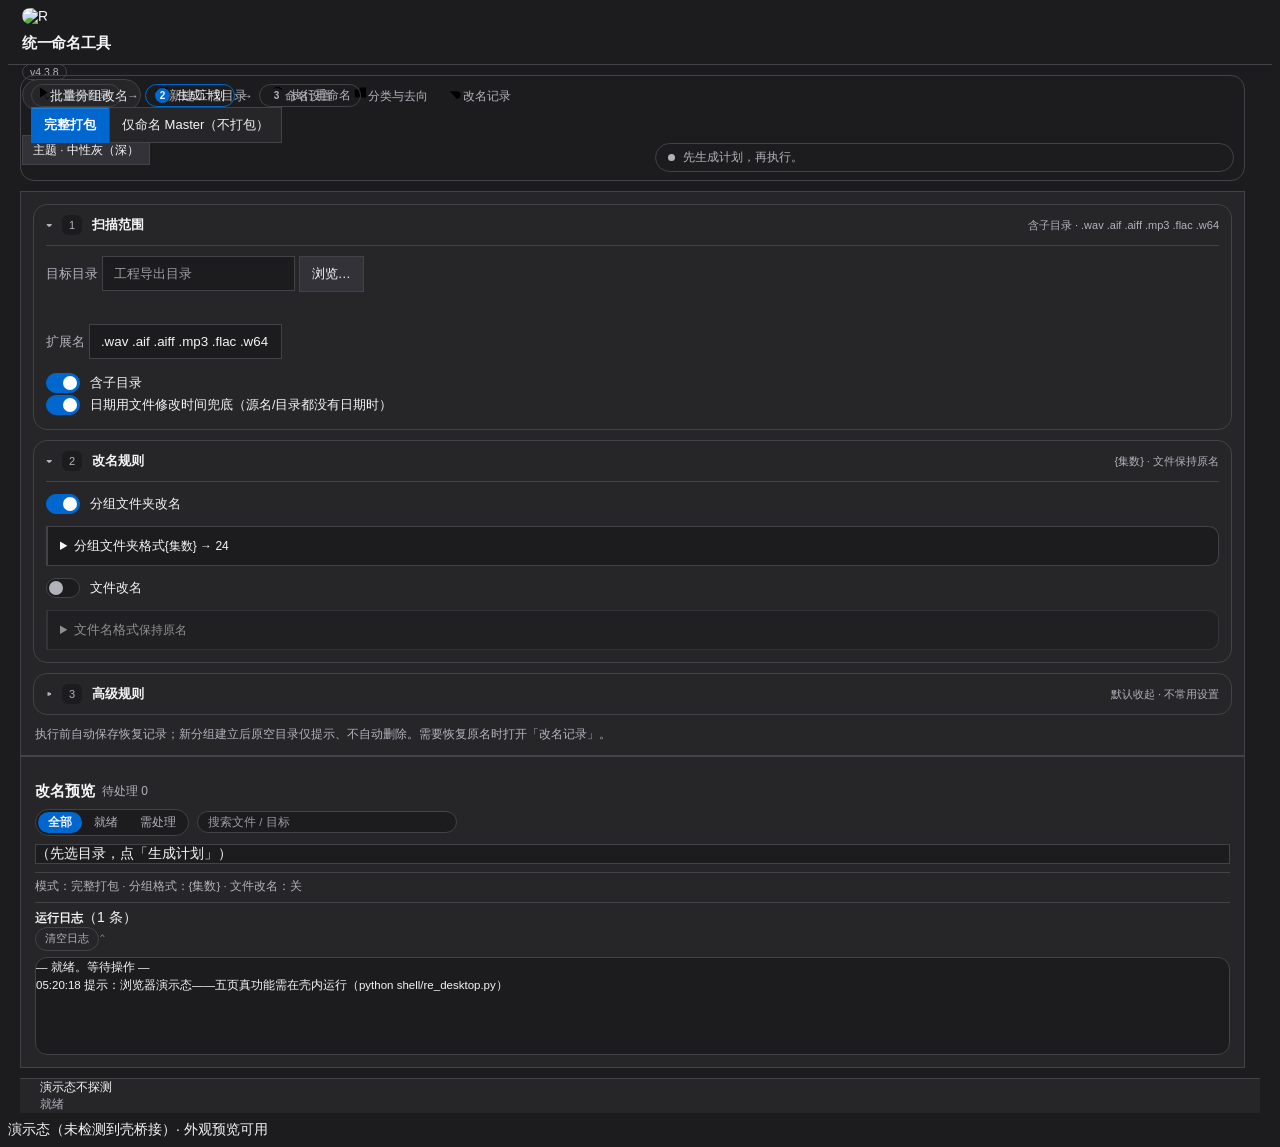
==== web/re.html @ ec925ade "feat(web): 界面细化落地——三区工作台、1:1 双栏与紧凑表格 - 新增运行时精简层 ui-refine.css/js：合并顶栏页签、固定视口布局，不改既有 id 与事件绑定 - 分类去向：" ====
<!DOCTYPE html>
<html lang="zh-CN" data-mode="dark" data-style="glass">
<head>
<meta charset="UTF-8">
<meta name="viewport" content="width=device-width, initial-scale=1">
<title>统一命名工具 — v4 HTML 版</title>
<link rel="icon" href="assets/logos/r.ico">
<link rel="stylesheet" href="assets/style.css">
<link rel="stylesheet" href="assets/rename-apple.css">
<link rel="stylesheet" href="assets/ui-refine.css">
</head>
<body class="re-apple-ui">
<div class="blob b1"></div><div class="blob b2"></div><div class="blob b3"></div>

<!-- ① 头部：与 pt/剪映 壳同款 54px hero -->
<header class="hero">
  <img class="logo brand-mark" src="assets/logos/r.svg" alt="R">
  <h1>统一命名工具</h1><span class="ver">版本</span>
  <div class="spacer"></div>
  
  <button type="button" class="mode-sw" id="modeSw" title="切换主题">主题 · <span id="modeLabel">中性灰（深）</span></button>
</header>

<!-- ② 页签行 -->
<nav class="tabs naming-nav" aria-label="工具导航"><button type="button" class="tab on" id="tab-run"><svg class="icon" viewBox="0 0 24 24" aria-hidden="true"><path d="m8 4 12 8-12 8z"/></svg>批量分组改名</button><button type="button" class="tab" id="tab-folder"><svg class="icon" viewBox="0 0 24 24" aria-hidden="true"><path d="M3 7h7l2-3h9v16H3zM12 10v7m-4-3.5h8"/></svg>新建工程目录</button><span class="nav-gap" aria-hidden="true"></span><button type="button" class="tab auxiliary" id="tab-rule"><svg class="icon" viewBox="0 0 24 24" aria-hidden="true"><path d="M8 3h8v4H8zM8 14h8M8 18h6"/><path d="M8 5H5v16h14V5h-3"/></svg>命名设置</button><button type="button" class="tab auxiliary" id="tab-target"><svg class="icon" viewBox="0 0 24 24" aria-hidden="true"><path d="M3 7h7l2-3h9v16H3zM8 13h8m-3-3 3 3-3 3"/></svg>分类与去向</button><button type="button" class="tab auxiliary" id="tab-undo"><svg class="icon" viewBox="0 0 24 24" aria-hidden="true"><path d="m3 10 5-5m-5 5 5 5M3 10h11a6 6 0 1 1 0 12"/></svg>改名记录</button></nav>

<main>
  <!-- ══════════ 页 1：项目命名规则 ══════════ -->
  <section class="page" id="page-rule">
    <div class="cols eq">
      <section class="card px-hl">
        <h2>文件名格式 <span class="tag">用于批量分组改名</span></h2>
        <div class="field"><label for="tplGlobal">文件名格式</label><input type="text" id="tplGlobal"></div>
        <div class="format-fields" data-insert="tplGlobal" data-fields="片名,集数,日期,版本,用户,轨道信息,原始名"></div>
        <div class="inner">实时样例：<code id="tplSample">—</code></div>
        <div class="note">仅在勾选“文件改名”时生效；分类可以单独覆盖。</div>
        <button class="btn primary sm" id="btnRuleSave">保存为默认</button>
      </section>
      <section class="card px-hl">
        <h2>工程目录格式 <span class="tag">用于新建工程目录</span></h2>
        <div class="field"><label for="cfgProjectFormat">项目根目录格式</label><div class="fmt-wrap"><input type="text" id="cfgProjectFormat" value="{片名}{等级}_{日期}_{用户}"><span class="fmt-preview" id="cfgProjectSample" aria-hidden="true"></span></div></div>
        <div class="format-fields" data-insert="cfgProjectFormat" data-fields="片名,等级,日期,用户"></div>
        <div class="field"><label for="cfgEpisodeFormat">集数文件夹格式</label><div class="fmt-wrap"><input type="text" id="cfgEpisodeFormat" value="{片名} {集数}集"><span class="fmt-preview" id="cfgEpisodeSample" aria-hidden="true"></span></div></div>
        <div class="format-fields" data-insert="cfgEpisodeFormat" data-fields="片名,等级,集数,日期,用户"></div>
        <div class="field"><label for="cfgEpisodePadding">集数位数</label><select id="cfgEpisodePadding"><option value="0">不补零</option><option value="2">两位</option><option value="3">三位</option></select></div>
        <div class="note">与“新建工程目录”页同步；修改后自动记住。序号填写后自动加在项目根目录前。</div>
      </section>
    </div>
    <details class="card legacy-formats"><summary>既有分类格式（兼容保留）</summary>
      <div class="note">旧格式及分类绑定保留；通常直接编辑上方文件名格式，或在“分类与去向”单独设置。</div>
        <div class="tbl-wrap" style="max-height:240px" id="tplTbl"><div class="empty">（加载中…）</div></div>
        <div style="display:flex;gap:8px;margin-top:8px;flex-wrap:wrap">
          <input type="text" id="tplNewName" placeholder="模板名" style="width:110px">
          <input type="text" id="tplNewBody" placeholder="{片名} {集数}集 …" style="flex:1;min-width:180px">
          <button class="btn ghost sm" id="btnTplAdd">＋ 添加</button>
          <button class="btn ghost sm" id="btnTplReset">恢复出厂</button>
        </div>
    </details>
  </section>

  <!-- ══════════ 页 2：分类与去向 ══════════ -->
  <section class="page" id="page-target">
    <section class="card px-hl">
      <h2>分类去向 <span class="tag">决定文件分类、放入目录和格式覆盖</span></h2>
      <div class="tbl-wrap" id="tgtTbl"><div class="empty">（加载中…）</div></div>
      <div style="display:flex;gap:8px;margin-top:8px;flex-wrap:wrap;align-items:center">
        <button class="btn ghost sm" id="btnTgtAdd">＋ 添加目标</button>
        <button class="btn ghost sm" id="btnTgtAllOn">全部启用</button>
        <button class="btn ghost sm" id="btnTgtAllOff">全部停用</button>
        <button class="btn ghost sm" id="btnTgtReset">恢复出厂</button>
        <div style="flex:1"></div>
        <button class="btn primary sm" id="btnTgtSave">保存为默认</button>
      </div>
      <div class="note">「集数」留空 = 全集都收；填 1-10,23 = 只收这些集。命名格式默认跟随文件名格式；需要特殊格式时选择“单独设置”。</div>
    </section>
  </section>

  <!-- ══════════ 页 3：批量分组改名 ══════════ -->
  <section class="page on" id="page-run">
    <div class="action-toolbar" role="group" aria-label="批量分组改名操作">
      <div class="action-buttons">
        <fieldset class="plan-mode" aria-label="选择计划模式">
          <legend class="visually-hidden">选择计划模式</legend>
          <input class="plan-mode-radio" type="radio" name="planMode" id="planModeAll" value="all" checked>
          <input class="plan-mode-radio" type="radio" name="planMode" id="planModeMaster" value="master-only">
          <div class="plan-mode-track">
            <span class="plan-mode-indicator" aria-hidden="true"></span>
            <label class="plan-mode-option" for="planModeAll" id="btnPlan">生成计划</label>
            <label class="plan-mode-option" for="planModeMaster" id="btnMasterOnly" title="仅重命名 Master 文件，不移动或打包其他文件">仅命名 Master（不打包）</label>
          </div>
        </fieldset>
        <button class="btn ghost sm" id="btnCancelPlan" type="button" hidden disabled>取消本次计划</button>
        <button class="btn primary" id="btnApply" disabled>▶ 执行重命名</button>
      </div>
      <span class="toolbar-hint" id="runModeHint" role="status" aria-live="polite">先生成计划，再执行。</span>
    </div>
    <div class="cols eq">
      <section class="card px-hl">

        <div class="field"><label>目标目录</label>
          <input type="text" id="runRoot" placeholder="工程导出目录">
          <button class="btn ghost sm" id="runBrowseRoot">浏览…</button>
        </div>
        <details id="runScanDetails" class="setting-fold"><summary>扫描选项<span class="fold-value" id="runScanSummary" data-i18n-data></span></summary>
        <div class="field"><label>扩展名</label>
          <input type="text" id="runExts" value=".wav .aif .aiff .mp3 .flac .w64">
        </div>
        <label class="check"><input type="checkbox" id="runRecursive" checked><span>含子目录</span></label>
        <label class="check"><input type="checkbox" id="runMtime" checked><span>日期用文件修改时间兜底（源名/目录都没有日期时）</span></label>
        </details>
        <label class="check"><input type="checkbox" id="runRenameDirs" checked><span>分组文件夹改名</span></label>
        <details id="runGroupDetails" class="setting-fold"><summary>分组文件夹格式<span class="fold-value" id="runGroupSummary" data-i18n-data></span></summary>
        <div class="field"><label for="runDirFormat">分组文件夹格式</label><input type="text" id="runDirFormat" value="{集数}"></div>
        <div class="format-fields" data-insert="runDirFormat" data-fields="片名,集数,日期,版本,用户"></div>
        <div class="inner">实时样例：<code id="runDirSample">24</code></div>
        </details>
        <label class="check"><input type="checkbox" id="runGroupMaster" checked><span>Master（MIX）参与打包分组</span></label>
        <div class="note">取消后 Master 留在原目录；是否改名仍由“文件改名”控制。</div>
        <label class="check"><input type="checkbox" id="runRenameSubtracks" checked><span>BUS 和分轨也改名</span></label>
        <div class="note">关闭后仅 Master 改名；BUS 和分轨保留文件名，仍按分组设置归位。版本优先读取同集 Master，缺失时使用 V01。</div>
        <label class="check"><input type="checkbox" id="runRenameFiles"><span>文件改名</span></label>
        <details id="runFileDetails" class="setting-fold"><summary>文件名格式<span class="fold-value" id="runFileModeSummary" data-i18n-data></span></summary>
                <div class="inner">当前文件格式：<code id="runFileSummary">—</code><button type="button" class="btn ghost sm" id="editFileFormat">编辑格式</button></div>
          <div class="note">文件改名关闭时保持原名；开启后按当前格式和分类覆盖处理。</div>
        </details>
        <details id="batchProjectDetails" class="setting-fold">
          <summary>项目信息（可选）</summary>
          <div class="note">用于补充文件名中缺失的信息；与新建工程目录独立。</div>
        <div class="field"><label>片名</label><input type="text" id="fProject" value=""></div>
        <div class="field"><label>日期</label><input type="text" id="fDate" value="" placeholder="如 0922"></div>
        <div class="field"><label>版本</label><input type="text" id="fVer" value="" placeholder="如 V01"></div>
        <div class="field"><label>用户</label><input type="text" id="fUser" value="" placeholder="如 7F"></div>
        </details>
        <div class="note">默认只调整分组文件夹，文件名保持原样；两个开关可以独立选择。新分组建立后，原空目录仅提示，不自动删除。</div>

        <div class="note">执行前自动保存恢复记录；需要恢复原名时，打开「改名记录」。</div>
      </section>
      <section class="card px-hl">
        <h2>改名预览 <span class="tag" id="planTag">待处理 0</span></h2>
        <div class="tbl-wrap" style="max-height:420px" id="planTbl"><div class="empty">（先选目录，点「生成计划」）</div></div>
        <div id="manualBox" style="display:none;margin-top:10px">
          <b style="font-size:12.5px">手动分类 <span style="color:var(--faint);font-size:11px" id="manualFile"></span></b>
          <div class="field"><label>集数</label><input type="text" id="manEp" placeholder="如 13"></div>
          <div class="field"><label>目标</label><input type="text" id="manTarget" placeholder="MIX / BUS / STEM / AIFX"></div>
          <div class="field"><label>轨道信息</label><input type="text" id="manInfo" placeholder="如 DX BUS（留空自动）"></div>
          <div style="display:flex;gap:8px">
            <button class="btn primary sm" id="btnManOk">✓ 重算落点</button>
            <button class="btn ghost sm" id="btnManCancel">取消</button>
          </div>
        </div>
      </section>
    </div>
  </section>

  <!-- ══════════ 页 4：撤销改名 ══════════ -->
  <section class="page" id="page-undo">
    <div class="cols eq">
      <section class="card px-hl">
        <h2>改名记录 <span class="tag">rename_log_*.csv（执行成功后生成）</span></h2>
        <div class="field"><label>目标目录</label>
          <input type="text" id="undoRoot" placeholder="与「批量分组改名」页同一目录">
          <button class="btn ghost sm" id="undoBrowseRoot">浏览…</button>
        </div>
        <div style="display:flex;gap:8px;flex-wrap:wrap">
          <button class="btn ghost sm" id="btnListLogs">列日志</button>
          <button class="btn ghost sm" id="btnListAudits">列审计快照</button>
        </div>
        <div class="tbl-wrap" style="max-height:220px;margin-top:8px" id="logTbl"><div class="empty">（点「列日志 / 列审计快照」）</div></div>
        <div style="display:flex;gap:8px;margin-top:8px;flex-wrap:wrap">
          <button class="btn ghost sm" id="btnLogPreview" disabled>预览内容</button>
          <button class="btn ghost sm" id="btnUndoDry" disabled>预演撤销</button>
          <button class="btn danger sm" id="btnUndoRun" disabled>↩ 执行撤销</button>
        </div>
      </section>
      <section class="card px-hl">
        <h2>内容预览 <span class="tag">原文件 ⇄ 新文件（倒序回滚，防同名交叉）</span></h2>
        <div class="tbl-wrap" style="max-height:400px" id="logPreview"><div class="empty">（选中一份日志/审计后点「预览内容」）</div></div>
      </section>
    </div>
  </section>

  <!-- ══════════ 页 5：新建工程目录 ══════════ -->
  <section class="page" id="page-folder">
    <div class="action-toolbar" role="group" aria-label="新建工程目录操作">
      <div class="action-buttons">
          <button class="btn ghost sm" id="btnFtInfer">从上次项目提取</button>
          <button class="btn ghost" id="btnFtPlan"> 刷新预览</button>
          <button class="btn ghost sm" id="btnFtPrecheck"> 预检</button>
          <button class="btn primary" id="btnFtBuild">开始建立</button>
        </div>
    </div>
    <div class="cols eq">
      <section class="card px-hl">
        <h2>工程目录设置</h2>
        <details class="setting-fold" id="ftTemplateDetails"><summary>工程文件夹模板路径<span class="fold-value" id="ftTemplateSummary" data-i18n-data></span></summary>
        <div class="field"><label>工程文件夹模板路径</label>
          <input type="text" id="ftTplRoot" placeholder="…\00文件夹模板">
          <button class="btn ghost sm" id="ftBrowseTpl">浏览…</button>
        </div>
        <div class="note">选择包含“文件夹模板”和“Project模板”的上一层目录。</div>
        </details>
        <div class="field" id="ftOutputField"><label for="ftOutRoot">输出路径</label>
          <input type="text" id="ftOutRoot" aria-describedby="ftDropHint ftDropStatus" placeholder="输入输出路径，或拖入工程文件夹">
          <button class="btn ghost sm" id="ftBrowseOut">浏览…</button>
        </div>
        <label class="check"><input type="checkbox" id="ftDropParent" checked><span>输出到工程根的父级</span></label>
        <div class="note" id="ftDropHint">勾选时输出到工程根的父级；取消时输出到工程根。普通目录直接作为输出路径。</div>
        <div class="note" id="ftDropStatus" role="status" aria-live="polite" data-i18n-data></div>
        <div class="field"><label>项目名 / 序号</label>
          <input type="text" id="ftName" placeholder="如 测试">
          <input type="text" id="ftSeq" placeholder="留空=无前缀">
        </div>
        <div class="field"><label>等级 / 日期 / 用户</label>
          <input type="text" id="ftLevel" placeholder="如 D" style="width:70px">
          <input type="text" id="ftDate" placeholder="如 0929" style="width:90px">
          <input type="text" id="ftUser" placeholder="如 7F" style="width:70px">
        </div>
        <div class="field"><label>集数</label>
          <input type="text" id="ftEps" value="1-10" placeholder="如 1-10，23、38（支持 , ，、）">
        </div>
        <details class="setting-fold" id="ftProjectDetails"><summary>项目根目录格式<span class="fold-value" id="ftProjectSummary" data-i18n-data></span></summary>
        <div class="field"><label for="ftProjectFormat">项目根目录格式</label><input type="text" id="ftProjectFormat" value="{片名}{等级}_{日期}_{用户}"></div>
        <div class="format-fields" data-insert="ftProjectFormat" data-fields="片名,等级,日期,用户"></div>
        </details>
        <details class="setting-fold" id="ftEpisodeDetails"><summary>集数文件夹格式<span class="fold-value" id="ftEpisodeSummary" data-i18n-data></span></summary>
        <div class="field"><label for="ftEpFormat">集数文件夹格式</label><input type="text" id="ftEpFormat" value="{片名} {集数}集"></div>
        <div class="format-fields" data-insert="ftEpFormat" data-fields="片名,等级,集数,日期,用户"></div>
        <div class="format-presets"><span>快捷填入</span><button type="button" class="btn ghost sm" data-ep-format="{集数}">纯数字</button><button type="button" class="btn ghost sm" data-ep-format="{片名} {集数}集">片名＋集数</button><button type="button" class="btn ghost sm" data-ep-format="{片名}{等级}{集数}">片名＋等级＋集数</button></div>
        <div class="field"><label for="ftEpPadding">集数位数</label><select id="ftEpPadding"><option value="0">不补零</option><option value="2">两位</option><option value="3">三位</option></select></div>
        <div class="inner">实时样例：<code id="ftNameSample">—</code></div>
        </details>
        <details class="setting-fold" id="ftFileDetails"><summary>工程文件格式<span class="fold-value" id="ftFileSummary"></span></summary>
        <div class="field"><label>工程文件处理</label><select id="ftPtx"></select></div>
        <div class="note">重命名时，PTX工程文件与集数文件夹同名，不修改工程内容。</div>
        </details>
        <label class="check"><input type="checkbox" id="ftSkip" checked><span>跳过已存在的文件夹</span></label>

        <div class="note">集数文件夹建在 Project 子目录下；格式与“命名设置”同步，预检通过后再建立。</div>
      </section>
      <section class="card px-hl">
        <h2>目录树预览 <span class="tag" id="ftExample">规划中</span></h2>
        <pre id="ftPreview" class="inner" style="font-size:11.5px;max-height:440px;overflow:auto;white-space:pre">（点「刷新预览」）</pre>
      </section>
    </div>
  </section>

  <!-- ⑤ 日志区（五页共用） -->
  <div class="logwrap">
    <div class="loghead">
      <b>运行日志</b><span class="cnt" id="logCnt">（0 条）</span>
      <div class="spacer"></div>
      <span style="font-size:11px;color:var(--faint)">改名执行/建树在后台线程，完成有 ✓/✗ 尾行</span>
    </div>
    <div class="log" id="log"><div class="info">— 就绪。等待操作 —</div></div>
    <div class="log-actions">
      <button class="btn ghost sm" id="btnClear">清空日志</button>
    </div>
  </div>
</main>

<!-- ⑥ 状态条 -->
<footer class="status">
  <span><span class="dot off" id="planDot"></span><span id="planText">尚未生成计划</span></span>
  <div class="spacer"></div>
  <span class="badge" id="envBadge">就绪</span>
</footer>

<div class="demo-tip" id="demoTip" style="display:none">演示态（未检测到壳桥接）· 外观预览可用</div>

<script src="js/i18n.js"></script>
<script src="js/preferences.js"></script>
<script src="js/re.js"></script>
<script src="js/glass-tuner.js"></script>
<script src="js/rename-apple.js"></script>
<script src="js/re-folder-drop.js"></script>
<script src="js/ui-refine.js"></script>
</body>
</html>
---- web/assets/rename-apple.css ----
/* Apple-inspired desktop hierarchy; scoped to Rename Unify only. */
.re-apple-ui{--re-canvas:#1c1c1e;--re-panel:#262629;--re-field:#1c1c1e;--re-line:#424247;--re-fg:#f5f5f7;--re-muted:#b2b2ba;--re-primary:#0067cf;--re-primary-hover:#005ab8;--re-soft:#323238;--re-radius:var(--material-radius);--re-control-radius:calc(var(--material-radius) * .65);--re-inner-radius:calc(var(--material-radius) * .5);background:var(--re-canvas);color:var(--re-fg);font-family:-apple-system,BlinkMacSystemFont,"Segoe UI","Microsoft YaHei",sans-serif;font-size:14px;--fg:var(--re-fg);--dim:var(--re-muted);--faint:var(--re-muted)}
html[data-mode="claude"] .re-apple-ui{--re-canvas:#f5f5f7;--re-panel:#ffffff;--re-field:#f5f5f7;--re-line:#d2d2d7;--re-fg:#1d1d1f;--re-muted:#61616a;--re-soft:#e9e9ed}
html[data-mode="warm"] .re-apple-ui{--re-canvas:#211e1c;--re-panel:#2c2724;--re-field:#211e1c;--re-line:#514840;--re-fg:#f4ebe3;--re-muted:#c1b2a5;--re-soft:#3a322d}
html[data-mode="ocean"] .re-apple-ui{--re-canvas:#1b222b;--re-panel:#252e3a;--re-field:#1b222b;--re-line:#455366;--re-fg:#edf4fb;--re-muted:#afbed0;--re-soft:#303c4b}
.re-apple-ui .blob{opacity:calc(var(--blob-opacity,1)*.35)}
.re-apple-ui header.hero{min-height:60px;margin:8px 12px 0;padding:12px 24px;background:transparent;border:0;border-bottom:1px solid var(--re-line);border-radius:var(--re-radius);box-shadow:none;backdrop-filter:none;-webkit-backdrop-filter:none;gap:10px}
.re-apple-ui .hero .brand-mark{width:30px;height:30px;border-radius:8px}.re-apple-ui .hero h1{font-size:18px;font-weight:650;letter-spacing:-.3px}.re-apple-ui .hero .ver{font-size:12px;letter-spacing:0;font-variant-numeric:tabular-nums}.re-apple-ui .save-status{font-size:12px}
.re-apple-ui nav.naming-nav{margin:10px 20px 0;padding:5px;gap:4px;border-radius:var(--re-radius);border:1px solid var(--re-line);box-shadow:none;background:var(--material-clear);background-image:linear-gradient(180deg,color-mix(in srgb,var(--material-shine) 18%,transparent),transparent 75%);backdrop-filter:blur(var(--glass-blur));-webkit-backdrop-filter:blur(var(--glass-blur))}
.re-apple-ui nav.naming-nav .tab{border-radius:var(--re-inner-radius);padding:9px 14px;min-height:38px;font-size:13px;font-weight:500;background:transparent;border:1px solid transparent;box-shadow:none;backdrop-filter:none;-webkit-backdrop-filter:none;color:var(--re-muted)}
.re-apple-ui nav.naming-nav .tab.on,.re-apple-ui nav.naming-nav .tab.on:hover{background:var(--re-panel);color:var(--re-fg);border-color:var(--re-line);box-shadow:0 1px 3px #00000012;backdrop-filter:none;-webkit-backdrop-filter:none}
.re-apple-ui nav.naming-nav .tab:not(.on):hover{background:var(--re-soft);color:var(--re-fg)}.re-apple-ui nav.naming-nav .auxiliary{font-size:12px;padding:8px 10px}
.re-apple-ui main{padding:16px 20px;scrollbar-gutter:stable}.re-apple-ui .cols,.re-apple-ui .cols.eq{gap:16px}.re-apple-ui .card{padding:20px;border-radius:var(--re-radius);background:var(--re-panel);border:1px solid var(--re-line);box-shadow:none;backdrop-filter:none;-webkit-backdrop-filter:none}
.re-apple-ui .card h2{font-size:15px;font-weight:650;letter-spacing:-.15px;margin-bottom:18px}.re-apple-ui .card h2 .tag{font-weight:400;font-size:12px;border:0;color:var(--re-muted)}
.re-apple-ui .field{gap:10px;margin-bottom:14px;align-items:center}.re-apple-ui .field label{width:104px;font-size:13px;color:var(--re-muted);line-height:1.5}
.re-apple-ui :is(.field input[type=text],.field textarea,.field select,.search,.appearance-select){background:var(--re-field);border:1px solid var(--re-line);color:var(--re-fg);border-radius:var(--re-control-radius);padding:9px 11px;font:14px/1.45 inherit;box-shadow:none;backdrop-filter:none;-webkit-backdrop-filter:none}
.re-apple-ui input::placeholder{color:var(--re-muted);opacity:.85}.re-apple-ui .field input[type=text]:focus{border-color:var(--re-primary)}
.re-apple-ui :is(.btn,.btn.sm,.mode-sw,.gt-btn,.gt-actions button){border-radius:var(--re-control-radius);background:var(--re-soft);background-image:none;color:var(--re-fg);border:1px solid var(--re-line);box-shadow:none;backdrop-filter:none;-webkit-backdrop-filter:none;padding:8px 12px;font-size:13px;min-height:34px;transition:background-color .12s,border-color .12s,transform .12s}
.re-apple-ui :is(.btn,.mode-sw,.gt-btn,.gt-actions button):hover{background:var(--re-field);filter:none}.re-apple-ui :is(.btn.primary,.gt-actions .gt-pri){background:var(--re-primary);color:#fff;border-color:var(--re-primary);font-weight:600;box-shadow:inset 0 1px 0 #ffffff22}.re-apple-ui :is(.btn.primary,.gt-actions .gt-pri):hover{background:var(--re-primary-hover);border-color:var(--re-primary-hover)}
.re-apple-ui .btn.primary:disabled{background:var(--re-soft);color:var(--re-muted);border-color:var(--re-line);opacity:.65;box-shadow:none}.re-apple-ui .btn.danger{background:transparent;color:var(--red);border-color:var(--red)}
.re-apple-ui :is(button,input,select,textarea,summary):focus-visible{outline:2px solid var(--re-primary);outline-offset:3px}
.re-apple-ui .naming-nav~main .action-toolbar{padding:12px 14px;margin-bottom:16px;gap:12px;border-radius:var(--re-radius);background:var(--material-clear);background-image:linear-gradient(180deg,color-mix(in srgb,var(--material-shine) 18%,transparent),transparent 80%);border:1px solid var(--re-line);box-shadow:var(--material-shadow);backdrop-filter:blur(var(--glass-blur));-webkit-backdrop-filter:blur(var(--glass-blur))}
.re-apple-ui .naming-nav~main .action-toolbar .btn{backdrop-filter:none;-webkit-backdrop-filter:none;background-image:none}.re-apple-ui .naming-nav~main .action-toolbar .btn.primary{background:var(--re-primary);color:#fff;border-color:var(--re-primary)}.re-apple-ui .naming-nav~main .action-toolbar .btn.primary:disabled{background:var(--re-soft);color:var(--re-muted);border-color:var(--re-line)}
.re-apple-ui .naming-nav~main .action-toolbar .btn:not(.primary){background:var(--re-panel);border-color:var(--re-line);color:var(--re-fg)}
.re-apple-ui .plan-mode{position:relative;margin:0;padding:0;border:0;min-width:0}
.re-apple-ui .plan-mode-radio{position:absolute;width:1px;height:1px;padding:0;margin:-1px;overflow:hidden;clip:rect(0,0,0,0);white-space:nowrap;clip-path:inset(50%);border:0}
.re-apple-ui .plan-mode-track{position:relative;isolation:isolate;display:grid;grid-template-columns:1fr 1fr;align-items:stretch;min-height:40px;padding:3px;border:1px solid var(--re-line);border-radius:var(--re-control-radius);background:var(--re-field)}
.re-apple-ui .plan-mode-indicator{position:absolute;z-index:-1;inset:3px auto 3px 3px;width:calc(50% - 3px);border-radius:calc(var(--re-control-radius) * .72);background:var(--re-primary);box-shadow:inset 0 1px 0 #ffffff22;transition:transform .18s ease}
.re-apple-ui .plan-mode-option{display:flex;align-items:center;justify-content:center;min-height:32px;padding:6px 12px;border-radius:calc(var(--re-control-radius) * .72);color:var(--re-muted);font-size:13px;font-weight:500;text-align:center;white-space:nowrap;cursor:pointer;transition:color .12s ease}
.re-apple-ui #planModeAll:checked~.plan-mode-track #btnPlan,.re-apple-ui #planModeMaster:checked~.plan-mode-track #btnMasterOnly{color:#fff;font-weight:600}
.re-apple-ui #planModeMaster:checked~.plan-mode-track .plan-mode-indicator{transform:translateX(100%)}
.re-apple-ui #planModeAll:focus-visible~.plan-mode-track,.re-apple-ui #planModeMaster:focus-visible~.plan-mode-track{outline:2px solid var(--re-primary);outline-offset:3px}
.re-apple-ui .plan-mode-radio:disabled~.plan-mode-track .plan-mode-option{cursor:wait;opacity:.7}
.re-apple-ui .visually-hidden{position:absolute;width:1px;height:1px;padding:0;margin:-1px;overflow:hidden;clip:rect(0,0,0,0);white-space:nowrap;clip-path:inset(50%);border:0}
.re-apple-ui :is(.inner,.log,.tbl-wrap){background:var(--re-field);border:1px solid var(--re-line);border-radius:var(--re-inner-radius);backdrop-filter:none;-webkit-backdrop-filter:none;box-shadow:none}
.re-apple-ui .inner{padding:12px}.re-apple-ui .log{height:112px;font-size:12px;line-height:1.7}.re-apple-ui .loghead{margin-top:16px}.re-apple-ui .note{font-size:12px;line-height:1.65;color:var(--re-muted)}
.re-apple-ui .naming-nav~main :is(.setting-fold,.project-details){background:transparent;border:1px solid var(--re-line);border-radius:var(--re-inner-radius);padding:12px;margin:12px 0}.re-apple-ui .naming-nav~main .setting-fold>summary{font-weight:500;font-size:13px;gap:8px}.re-apple-ui .naming-nav~main .fold-value{font-weight:400;font-size:12px}
.re-apple-ui .tbl-wrap table{border-collapse:collapse;width:100%}.re-apple-ui .tbl-wrap th{background:var(--re-panel);font-weight:600;color:var(--re-muted);font-size:12px}.re-apple-ui .tbl-wrap td{font-size:13px;border-bottom:1px solid var(--re-line);line-height:1.5}.re-apple-ui .tbl-wrap tr:hover td{background:var(--re-soft)}
.re-apple-ui footer.status{margin:0 12px 8px;padding:0 20px;border:0;border-top:1px solid var(--re-line);border-radius:var(--re-radius);background:var(--re-panel);box-shadow:none;backdrop-filter:none;-webkit-backdrop-filter:none;font-size:12px}.re-apple-ui footer.status .badge{background:transparent;color:var(--re-muted);font-size:12px}
.re-apple-ui .format-fields .btn{border-radius:var(--re-inner-radius);font-size:12px;padding:5px 9px;min-height:28px}.re-apple-ui .re-settings-backdrop{position:fixed;inset:0;z-index:60;background:#00000045;backdrop-filter:blur(2px);-webkit-backdrop-filter:blur(2px)}.re-apple-ui .re-settings-backdrop[hidden]{display:none}
.re-apple-ui .gt-panel{z-index:61;width:min(520px,calc(100vw - 32px));max-height:calc(100dvh - 32px);border-radius:var(--re-radius);background:var(--re-panel);border:1px solid var(--re-line);box-shadow:0 24px 80px #00000055;backdrop-filter:none;-webkit-backdrop-filter:none;overflow:auto}
.re-apple-ui .gt-head{padding:18px 22px;background:var(--re-panel);border-bottom:1px solid var(--re-line)}.re-apple-ui .gt-head b{font-size:16px;letter-spacing:-.2px}.re-apple-ui .gt-close{border-radius:var(--re-inner-radius);color:var(--re-muted);font-size:18px;min-height:28px;min-width:28px}.re-apple-ui .gt-body{padding:0 22px 20px;background:var(--re-panel)}
.re-apple-ui .re-settings-group{padding:18px 0;border-bottom:1px solid var(--re-line)}.re-apple-ui .re-settings-group h3{font-size:12px;letter-spacing:.2px;font-weight:650;color:var(--re-muted);margin:0 0 12px}.re-apple-ui .re-settings-group .gt-theme-label{margin:0 0 12px;font-size:13px}.re-apple-ui .re-settings-group .gt-row{font-size:13px;margin-top:16px}.re-apple-ui .re-settings-group input[type=range]{accent-color:var(--re-primary);margin-top:9px}.re-apple-ui .gt-val{font-variant-numeric:tabular-nums;font-size:12px}
.re-apple-ui .re-settings-advanced{padding:16px 0;border-bottom:1px solid var(--re-line)}.re-apple-ui .re-settings-advanced summary{font-size:13px;color:var(--re-muted);cursor:pointer}.re-apple-ui .gt-switches{display:grid;grid-template-columns:1fr 1fr;gap:4px 16px;padding:8px 0}.re-apple-ui .gt-switches label{display:flex;align-items:center;gap:7px;min-height:32px;font-size:13px}.re-apple-ui .gt-actions{justify-content:flex-end;padding-top:16px;gap:8px}.re-apple-ui .gt-actions button{flex:none}.re-apple-ui .gt-note{font-size:12px;color:var(--re-muted);line-height:1.6}.re-apple-ui #gtStatus{margin-top:12px}
.re-apple-ui.reduce-material nav.naming-nav,.re-apple-ui.reduce-material .naming-nav~main .action-toolbar,.re-apple-ui.solid-bars nav.naming-nav,.re-apple-ui.solid-bars .naming-nav~main .action-toolbar{background:var(--re-panel);backdrop-filter:none;-webkit-backdrop-filter:none}
@media(max-width:760px){.re-apple-ui header.hero{padding:12px 16px}.re-apple-ui nav.naming-nav{margin:8px 12px 0}.re-apple-ui main{padding:12px}.re-apple-ui .cols,.re-apple-ui .cols.eq{grid-template-columns:1fr}.re-apple-ui .card{padding:16px}.re-apple-ui .naming-nav .nav-gap{flex-basis:100%;height:0;min-width:0}.re-apple-ui .naming-nav .auxiliary{flex:1;justify-content:center}.re-apple-ui nav.naming-nav .tab{padding:8px 12px}.re-apple-ui .field label{width:100%}.re-apple-ui .gt-body{padding:0 16px 16px}.re-apple-ui .gt-head{padding:16px}.re-apple-ui .gt-actions{flex-wrap:wrap}}
@media(prefers-reduced-motion:reduce){.re-apple-ui *{transition:none!important;scroll-behavior:auto!important}}

/* Override the older shared glass rules without affecting the other tools. */
:root[data-style="glass"] body.re-apple-ui:not(.reduce-material):not(.solid-bars) .naming-nav~main .action-toolbar{background:var(--material-clear);background-image:linear-gradient(180deg,color-mix(in srgb,var(--material-shine) 18%,transparent),transparent 80%);border-color:var(--re-line);box-shadow:var(--material-shadow);backdrop-filter:blur(var(--glass-blur));-webkit-backdrop-filter:blur(var(--glass-blur))}
:root[data-style="glass"] body.re-apple-ui:not(.reduce-material):not(.solid-bars) nav.tabs.naming-nav .tab.on{background:var(--re-panel);border-color:var(--re-line);color:var(--re-fg);box-shadow:0 1px 3px #00000012;backdrop-filter:none;-webkit-backdrop-filter:none}
:root[data-style="glass"] body.re-apple-ui:not(.reduce-material):not(.solid-bars) .naming-nav~main .action-toolbar .btn.primary{background:var(--re-primary);border-color:var(--re-primary);color:#fff;box-shadow:inset 0 1px 0 #ffffff22;backdrop-filter:none;-webkit-backdrop-filter:none}
:root[data-style="glass"] body.re-apple-ui:not(.reduce-material):not(.solid-bars) .naming-nav~main .action-toolbar .btn.primary:hover{background:var(--re-primary-hover)}
:root[data-style="glass"] body.re-apple-ui:not(.reduce-material):not(.solid-bars) .naming-nav~main .action-toolbar .btn.primary:disabled{background:var(--re-soft);color:var(--re-muted);border-color:var(--re-line);box-shadow:none}
:root[data-style="glass"] body.re-apple-ui:not(.reduce-material):has(.naming-nav) .gt-panel{background:var(--re-panel);border-color:var(--re-line);box-shadow:0 24px 80px #00000055;backdrop-filter:none;-webkit-backdrop-filter:none}
:root[data-style="glass"] body.re-apple-ui:not(.reduce-material):has(.naming-nav) .gt-head{background:var(--re-panel);border-bottom-color:var(--re-line)}
:root[data-style="glass"] body.re-apple-ui:not(.reduce-material):has(.naming-nav) .gt-actions button{background:var(--re-soft);border-color:var(--re-line);color:var(--re-fg)}
:root[data-style="glass"] body.re-apple-ui:not(.reduce-material):has(.naming-nav) .gt-panel .appearance-select{background:var(--re-field);border-color:var(--re-line);color:var(--re-fg)}
:root[data-style="glass"] body.re-apple-ui:not(.reduce-material):has(.naming-nav) .gt-actions .gt-pri{background:var(--re-primary);border-color:var(--re-primary);color:#fff}

:root[data-style] body.re-apple-ui{background-color:var(--re-canvas);--surface:var(--re-panel);--backdrop:var(--re-canvas);--input:var(--re-field);--border:var(--re-line);--accent:var(--re-primary);--material-clear:color-mix(in srgb,var(--re-panel) var(--material-opacity),transparent)}

/* Every adjustable radius is derived from the stored radius; no dead controls. */
.re-apple-ui .gt-head{border-radius:var(--re-radius) var(--re-radius) 0 0}
.re-apple-ui .re-number{width:86px;min-height:30px;padding:3px 7px;border:1px solid var(--re-line);border-radius:var(--re-inner-radius);background:var(--re-field);color:var(--re-fg);font:13px/1.5 inherit;font-variant-numeric:tabular-nums}
.re-apple-ui .re-value-editor{float:right;display:flex;align-items:center;gap:6px;color:var(--re-muted);font-size:12px}
.re-apple-ui .gt-row{clear:both;display:flow-root}
.re-apple-ui .gt-row input[type=range]{display:block;width:100%;height:26px;min-height:26px;cursor:pointer;clear:both}
.re-apple-ui .gt-row .gt-val{display:none}

.re-apple-ui #ftOutRoot.drop-active{outline:2px solid var(--re-primary);outline-offset:3px;background:var(--re-soft)}
.re-apple-ui #ftDropHint,.re-apple-ui #ftDropStatus{margin:0 0 10px 0}.re-apple-ui #ftDropStatus{overflow-wrap:anywhere}.re-apple-ui #ftDropStatus.error{color:var(--red)}

/* 格式框内右侧实时预览（浅色字） */
.re-apple-ui .fmt-wrap{position:relative;flex:1;min-width:0;display:flex}
.re-apple-ui .fmt-wrap input[type=text]{width:100%;padding-right:110px}
.re-apple-ui .fmt-preview{position:absolute;right:16px;top:50%;transform:translateY(-50%);max-width:52%;overflow:hidden;text-overflow:ellipsis;white-space:nowrap;pointer-events:none;font-size:12px;color:var(--re-muted);opacity:.8}
---- web/assets/ui-refine.css ----
/* v4.3.8 UI 精简层：只作用于 body.ui-refine，运行时由 ui-refine.js 添加。
   全部使用现有主题变量，主题切换仍然生效；不改动任何既有 HTML 节点 id。 */
[hidden]{display:none!important}
body.ui-a{--ui-trash:url("data:image/svg+xml;utf8,<svg xmlns='http://www.w3.org/2000/svg' viewBox='0 0 24 24'><path d='M4 7h16M9.5 7V5.2a1 1 0 0 1 1-1h3a1 1 0 0 1 1 1V7M6.6 7l.8 12.1A2 2 0 0 0 9.4 21h5.2a2 2 0 0 0 2-1.9L17.4 7M10 11v6M14 11v6' fill='none' stroke='%23000' stroke-width='1.7' stroke-linecap='round'/></svg>")}

/* ── 步骤条与操作条 ── */
body.ui-refine .ui-steps{display:flex;align-items:center;gap:8px;flex-wrap:wrap;margin:0 0 10px;font-size:12px;color:var(--faint)}
body.ui-refine .ui-step{display:inline-flex;align-items:center;gap:7px;padding:4px 12px;border:1px solid var(--border);border-radius:999px;background:var(--surface);white-space:nowrap}
body.ui-refine .ui-step i{width:17px;height:17px;border-radius:50%;background:var(--input);color:var(--dim);font-style:normal;font-size:10.5px;display:grid;place-items:center;font-weight:600}
body.ui-refine .ui-step.on{color:var(--fg);border-color:var(--accent)}
body.ui-refine .ui-step.on i{background:var(--accent);color:var(--btn-primary-fg)}
body.ui-refine .ui-step.done{color:var(--green)}
body.ui-refine .ui-step.done i{background:var(--green);color:#101418}
body.ui-refine .ui-arrow{font-size:12px;color:var(--faint)}

body.ui-refine .action-toolbar.ui-actionbar{gap:14px!important}
body.ui-refine .action-toolbar.ui-actionbar .action-buttons{gap:10px!important;align-items:center!important}
body.ui-refine .ui-keep{display:none!important}
body.ui-refine .ui-mode-btn{min-height:38px;padding:7px 18px;white-space:nowrap}
body.ui-refine .ui-mode-btn:disabled{opacity:.6;cursor:wait}
body.ui-refine #btnCancelPlan,
body.ui-refine #btnFtPlan{background:transparent!important;border-color:transparent!important;color:var(--dim)!important;text-decoration:underline;text-underline-offset:3px;padding:5px 8px!important;min-height:30px!important;box-shadow:none!important}
body.ui-refine .ui-state{display:flex;align-items:center;gap:8px;margin-left:auto;font-size:12px;color:var(--dim);border:1px solid var(--border);border-radius:999px;padding:5px 12px;white-space:nowrap;max-width:46%;overflow:hidden;text-overflow:ellipsis}
body.ui-refine .ui-state .toolbar-hint{overflow:hidden;text-overflow:ellipsis;white-space:nowrap;font-size:12px!important}
body.ui-refine .ui-dot{width:7px;height:7px;border-radius:50%;background:var(--faint);flex:none}
body.ui-refine .ui-state.ok{color:var(--green)}
body.ui-refine .ui-state.ok .ui-dot{background:var(--green)}

/* ── 分组折叠 ── */
body.ui-refine #page-run .cols>.card:first-child,
body.ui-refine #page-folder .cols>.card:first-child{padding:12px!important}
body.ui-refine .ui-group{background:var(--surface);border:1px solid var(--border);border-radius:14px;padding:0 14px;margin:0 0 12px}
body.ui-refine .ui-group>summary{list-style:none;cursor:pointer;display:flex;align-items:center;gap:10px;padding:12px 0;font-size:13px;font-weight:600;color:var(--fg)}
body.ui-refine .ui-group>summary::-webkit-details-marker{display:none}
body.ui-refine .ui-group>summary::before{content:"▸";color:var(--faint);font-size:12px;flex:none}
body.ui-refine .ui-group[open]>summary::before{content:"▾"}
body.ui-refine .ui-group[open]>summary{border-bottom:1px solid var(--border)}
body.ui-refine .ui-gidx{width:20px;height:20px;border-radius:6px;background:var(--input);color:var(--dim);font-size:11px;display:grid;place-items:center;font-weight:500;flex:none}
body.ui-refine .ui-sum{margin-left:auto;font-size:11px;color:var(--faint);font-weight:400;white-space:nowrap;overflow:hidden;text-overflow:ellipsis;max-width:54%}
body.ui-refine .ui-body{padding:12px 0 14px;display:flex;flex-direction:column;gap:12px}

/* 说明降权：缩进、小字、淡色 */
body.ui-refine .ui-note{font-size:11.5px!important;color:var(--faint)!important;line-height:1.55;margin:0 0 0 24px!important}
body.ui-refine .ui-footnote{font-size:11.5px!important;color:var(--faint)!important;line-height:1.6;margin:2px 2px 0!important}

/* 从属块：缩进到对应开关之下 */
body.ui-refine .ui-subfield{margin:0!important;padding:10px 12px!important;border-left:2px solid var(--border)!important;border-radius:0 10px 10px 0!important;background:var(--input)!important}
body.ui-refine .ui-subfield.off{opacity:.5}
body.ui-refine .ui-flat-fold{border:0!important;padding:0!important;margin:0!important;border-radius:0!important;background:transparent!important}
body.ui-refine .ui-flat-fold>summary{display:none!important}
body.ui-refine .ui-flat-fold>*:not(summary){margin-top:8px}

/* 开关行：原生 checkbox 改画成 switch，绑定与状态不变 */
body.ui-refine label.check.ui-switch{display:grid!important;grid-template-columns:auto 1fr;align-items:center;gap:3px 10px;margin:2px 0!important;color:var(--fg)!important}
body.ui-refine label.check.ui-switch input[type=checkbox]{appearance:none;-webkit-appearance:none;width:34px;height:20px;margin:0;border-radius:999px;background:var(--input);border:1px solid var(--border);position:relative;cursor:pointer;grid-row:1;grid-column:1}
body.ui-refine label.check.ui-switch input[type=checkbox]::after{content:"";position:absolute;top:2px;left:2px;width:14px;height:14px;border-radius:50%;background:var(--faint);transition:transform .15s}
body.ui-refine label.check.ui-switch input[type=checkbox]:checked{background:var(--accent);border-color:var(--accent)}
body.ui-refine label.check.ui-switch input[type=checkbox]:checked::after{transform:translateX(14px);background:#fff}
body.ui-refine label.check.ui-switch>span{grid-column:2;grid-row:1;font-size:12.5px;color:var(--fg)}

/* ── 右侧预览：常驻展开 ── */
body.ui-refine .ui-preview{position:sticky;top:64px;display:flex;flex-direction:column;min-height:320px}
body.ui-refine .ui-preview>h2{display:flex;align-items:center;flex-wrap:wrap;gap:8px}
body.ui-refine .ui-last{font-size:11px;color:var(--faint);border:1px solid var(--border);border-radius:999px;padding:2px 9px;margin-left:auto}
body.ui-refine .ui-preview .tbl-wrap,
body.ui-refine .ui-preview pre.ui-tree{flex:1;min-height:250px;max-height:min(56vh,520px);overflow:auto}
body.ui-refine .ui-preview pre.ui-tree{font-family:ui-monospace,Consolas,"Cascadia Mono","Microsoft YaHei",monospace;line-height:1.7;white-space:pre}
body.ui-refine .ui-last-table button{display:none}
body.ui-refine .ui-preview-foot{font-size:11.5px;color:var(--dim);border-top:1px solid var(--border);padding-top:10px;margin-top:10px}

@media(max-width:1100px){
  body.ui-refine .ui-preview{position:static}
  body.ui-refine .ui-state{margin-left:0;max-width:100%}
}

/* ═══ A 布局（2026-11-10）：顶栏合并导航 · 固定视口 · 预览吃满 · 日志抽屉 ═══ */

/* 顶栏：logo/标题/导航/主题同一行 56px */
body.ui-a header.hero{flex:none;height:56px;min-height:56px;margin:0;padding:0 14px;border:0;border-bottom:1px solid var(--border);border-radius:0;box-shadow:none;backdrop-filter:none;-webkit-backdrop-filter:none;background:var(--head);flex-wrap:nowrap;gap:10px}
body.ui-a header.hero .brand-mark{width:30px;height:30px;border-radius:8px}
body.ui-a header.hero h1{font-size:15px;font-weight:650;white-space:nowrap}
body.ui-a header.hero .ver{font-size:10.5px;margin-left:0;color:var(--faint);border:1px solid var(--border);border-radius:999px;padding:1px 7px;white-space:nowrap}
body.ui-a header.hero .spacer{flex:0 0 4px}
body.ui-a header.hero .mode-sw{min-height:30px;padding:4px 10px;font-size:11.5px;white-space:nowrap}
body.ui-a header.hero .save-status{display:none}
body.ui-a header.hero .save-status.error{display:inline;color:var(--red);font-size:11px}
body.ui-a header.hero nav.tabs{margin:0;padding:0;background:transparent;border:0;box-shadow:none;backdrop-filter:none;-webkit-backdrop-filter:none;flex:1;min-width:0;gap:2px;flex-wrap:nowrap;overflow-x:auto;height:100%;align-items:center;scrollbar-width:none}
body.ui-a header.hero nav.tabs::-webkit-scrollbar{display:none}
body.ui-a header.hero nav.tabs .tab{min-height:32px;padding:5px 12px;font-size:12.5px;border-radius:999px;border:1px solid transparent;background:transparent;top:0;white-space:nowrap;gap:6px}
body.ui-a header.hero nav.tabs .tab .icon{width:15px;height:15px;stroke-width:1.8}
body.ui-a header.hero nav.tabs .tab.on{background:var(--accent);color:var(--btn-primary-fg);border-color:var(--accent)}
body.ui-a header.hero nav.tabs .tab.auxiliary{font-size:12px;padding:5px 9px}
body.ui-a header.hero nav.tabs .nav-gap{display:none}

/* 主区：固定视口，页面自己撑满，表内滚动 */
body.ui-a main{flex:1;min-height:0;overflow:hidden;display:flex;flex-direction:column;padding:10px 12px}
body.ui-a .page{display:none;min-height:0}
body.ui-a .page.on{display:flex;flex-direction:column;gap:10px;flex:1;min-height:0}
body.ui-a #page-rule.on{overflow:auto}
body.ui-a #page-rule .cols,
body.ui-a #page-rule .legacy-formats{flex:none}

/* 工作条：步骤条收进条内，不再单独占一行 */
body.ui-a .naming-nav~main .action-toolbar{position:static;margin:0;padding:8px 10px;flex:none;border-radius:14px;box-shadow:none;gap:10px}
body.ui-a .action-toolbar .ui-steps{margin:0;gap:6px;flex:none}
body.ui-a .action-toolbar .ui-step{padding:3px 9px;font-size:11.5px;background:transparent}
body.ui-a .action-toolbar .ui-step i{width:15px;height:15px;font-size:10px}
body.ui-a .action-toolbar .ui-state{margin-left:auto}

/* 三区工作台：左设置固定宽，右预览吃满高度 */
body.ui-a #page-run .cols{grid-template-columns:minmax(0,1fr) minmax(0,1fr)}
body.ui-a #page-folder .cols{grid-template-columns:minmax(0,1fr) minmax(0,1fr)}
body.ui-a #page-undo .cols{grid-template-columns:440px minmax(0,1fr)}
body.ui-a .ui-target-grid{grid-template-columns:minmax(0,1.35fr) minmax(320px,1fr)}
body.ui-a #page-run .cols,
body.ui-a #page-folder .cols,
body.ui-a #page-undo .cols,
body.ui-a .ui-target-grid{flex:1;min-height:0;align-items:stretch;gap:12px}
body.ui-a .cols>.card{min-height:0;height:100%}
body.ui-a #page-run .cols>.card:first-child,
body.ui-a #page-folder .cols>.card:first-child{overflow:auto;padding:12px 14px;scrollbar-width:thin;scrollbar-color:var(--dim) transparent}
body.ui-a #page-run .cols>.card:first-child::-webkit-scrollbar,
body.ui-a #page-folder .cols>.card:first-child::-webkit-scrollbar{width:8px;height:8px}
body.ui-a #page-run .cols>.card:first-child::-webkit-scrollbar-thumb,
body.ui-a #page-folder .cols>.card:first-child::-webkit-scrollbar-thumb{background:var(--dim);border-radius:999px;border:2px solid transparent;background-clip:padding-box}
body.ui-a #page-target .ui-target-grid>.card:first-child{display:flex;flex-direction:column;overflow:hidden;padding:12px 14px}
body.ui-a #page-target .ui-target-grid>.card:first-child>*{flex:none}
body.ui-a #page-target #tgtTbl{flex:1;min-height:160px;max-height:none}
/* 分类去向：单行紧凑表，表头只占一行；删除按钮只留图标 */
body.ui-a #page-target #tgtTbl table{table-layout:fixed;font-size:12.5px;letter-spacing:.01em}
body.ui-a #page-target #tgtTbl th,
body.ui-a #page-target #tgtTbl td{padding:5px 7px;white-space:nowrap;overflow:hidden;text-overflow:ellipsis;vertical-align:middle}
body.ui-a #page-target #tgtTbl thead th{font-size:11px;font-weight:600;letter-spacing:.02em;color:var(--dim);border-bottom:1px solid var(--border)}
body.ui-a #page-target #tgtTbl th:nth-child(1){width:6%!important;padding-left:6px;padding-right:4px}
body.ui-a #page-target #tgtTbl th:nth-child(2){width:13.5%!important}
body.ui-a #page-target #tgtTbl th:nth-child(3){width:14%!important}
body.ui-a #page-target #tgtTbl th:nth-child(4){width:9%!important}
body.ui-a #page-target #tgtTbl th:nth-child(5){width:auto!important}
body.ui-a #page-target #tgtTbl th:nth-child(6){width:25%!important}
body.ui-a #page-target #tgtTbl th:nth-child(7){width:40px!important}
body.ui-a #page-target #tgtTbl tr>td:last-child{padding:5px 6px}
body.ui-a #page-target #tgtTbl tbody tr:hover td{background:var(--sel)}
body.ui-a #page-target #tgtTbl :is(input[type=text],select){width:100%!important;min-width:0!important;height:28px;padding:0 8px;background:var(--input);color:var(--fg);border:1px solid var(--border);border-radius:7px;font:12.5px/1.3 inherit;letter-spacing:0;outline:none}
body.ui-a #page-target #tgtTbl :is(input[type=text],select):focus{border-color:var(--accent)}
body.ui-a #page-target #tgtTbl input[data-format]{display:block;margin-top:4px}
body.ui-a #page-target #tgtTbl input[data-format]:disabled{display:none}
body.ui-a #page-target #tgtTbl input[type=checkbox]{width:16px;height:16px;margin:0}
body.ui-a #page-target #tgtTbl .btn[data-del]{display:inline-flex;align-items:center;justify-content:center;width:26px;height:26px;min-height:0;padding:0;border:0;border-radius:7px;background:transparent;color:var(--faint);font-size:0}
body.ui-a #page-target #tgtTbl .btn[data-del]:hover{color:var(--red);background:var(--sel)}
body.ui-a #page-target #tgtTbl .btn[data-del]::before{content:"";width:14px;height:14px;background:currentColor;-webkit-mask:var(--ui-trash) center/contain no-repeat;mask:var(--ui-trash) center/contain no-repeat}
body.ui-a #page-run .field:has(#runRoot),
body.ui-a #page-run .field:has(#runExts),
body.ui-a #page-undo .field:has(#undoRoot){flex-wrap:wrap;gap:6px}
body.ui-a #page-run .field:has(#runRoot) label,
body.ui-a #page-run .field:has(#runExts) label,
body.ui-a #page-undo .field:has(#undoRoot) label{width:100%;text-align:left}
body.ui-a #page-undo .cols>.card:first-child{display:flex;flex-direction:column;overflow:hidden;padding:12px 14px}
body.ui-a #page-undo .cols>.card:first-child>*{flex:none}
body.ui-a #page-undo #logTbl{flex:1;min-height:120px;max-height:none;margin-top:8px!important}

body.ui-a .ui-preview{position:static;height:100%;min-height:0;overflow:hidden;padding:12px 14px;top:auto}
body.ui-a .ui-preview>h2{flex:none;margin-bottom:8px}
body.ui-a .ui-preview .tbl-wrap,
body.ui-a .ui-preview .ui-last-table{flex:1;min-height:0;max-height:none}
body.ui-a .ui-preview pre.ui-tree{flex:1;min-height:0;max-height:none;overflow:auto;margin:0}
body.ui-a .ui-preview .ui-preview-foot{flex:none;margin-top:8px;padding-top:6px}
body.ui-a #manualBox{flex:none;max-height:42%;overflow:auto}

/* 预览工具条：状态筛选 + 搜索 */
body.ui-a .ui-preview-tools{display:flex;align-items:center;gap:8px;flex:none;margin:0 0 8px;flex-wrap:wrap}
body.ui-a .ui-seg{display:flex;background:var(--input);border:1px solid var(--border);border-radius:999px;padding:2px;gap:2px}
body.ui-a .ui-seg button{border:0;background:transparent;color:var(--dim);font:inherit;font-size:11.5px;padding:3px 10px;border-radius:999px;cursor:pointer}
body.ui-a .ui-seg button:hover{color:var(--fg)}
body.ui-a .ui-seg button.on{background:var(--accent);color:var(--btn-primary-fg);font-weight:600}
body.ui-a .ui-search{flex:1;min-width:120px;max-width:260px;background:var(--input);border:1px solid var(--border);border-radius:999px;color:var(--fg);font:inherit;font-size:11.5px;padding:4px 10px;outline:none}
body.ui-a .ui-search:focus{border-color:var(--accent)}
body.ui-a .ui-shown{margin-left:auto;font-size:11px;color:var(--faint);white-space:nowrap}
body.ui-a #planTbl tr.ui-hide{display:none}
/* 计划表在 1:1 窄栏里改为固定列宽 + 单行省略，完整路径保留在 title */
body.ui-a #planTbl table{table-layout:fixed;font-size:11.5px}
body.ui-a #planTbl th,
body.ui-a #planTbl td{padding:4px 6px;font-size:11.5px;white-space:nowrap;overflow:hidden;text-overflow:ellipsis}
body.ui-a #planTbl thead th:nth-child(1){width:52px!important}
body.ui-a #planTbl thead th:nth-child(2){width:66px!important}
body.ui-a #planTbl thead th:nth-child(3){width:28%!important}
body.ui-a #planTbl thead th:nth-child(4){width:auto!important}
body.ui-a #planTbl thead th:nth-child(5){width:60px!important}
body.ui-a #planTbl thead th:nth-child(6){width:36px!important}
body.ui-a #planTbl.no-note thead th:nth-child(5),
body.ui-a #planTbl.no-note tbody td:nth-child(5){display:none}
body.ui-a #planTbl.no-note thead th:nth-child(3){width:35%!important}
body.ui-a .ui-preview .tbl-wrap thead th,
body.ui-a #page-target #tgtTbl thead th,
body.ui-a #page-undo #logTbl thead th{position:sticky;top:0;z-index:1;background:var(--input)}

/* 日志抽屉 */
body.ui-a .logwrap{flex:none;margin:8px 0 0!important;padding:6px 0 0;border-top:1px solid var(--border)}
body.ui-a .logwrap .loghead{margin:0;cursor:pointer;user-select:none;gap:8px}
body.ui-a .logwrap .loghead b{font-size:11.5px}
body.ui-a .logwrap .loghead .dock-hint{display:none}
body.ui-a .logwrap .loghead .dock-clear{margin-left:auto;min-height:24px;padding:2px 9px;font-size:10.5px;background:transparent;border:1px solid var(--border);border-radius:999px;color:var(--faint)}
body.ui-a .logwrap .loghead .dock-chev{color:var(--faint);font-size:12px;line-height:1;transition:transform .15s}
body.ui-a .logwrap .loghead>span:last-child{display:inline}
body.ui-a .logwrap.closed .dock-chev{transform:rotate(180deg)}
body.ui-a .logwrap.closed .log{display:none}
body.ui-a .logwrap .log{height:96px;margin-top:6px;border-radius:12px;font-size:11.5px;line-height:1.6}
body.ui-a .logwrap .log-actions{display:none}
body.ui-a .logwrap.dock-bottom{margin-top:auto!important;padding:8px 2px 0;border-top:0}
body.ui-a .logwrap.dock-bottom .log{height:120px}

/* 紧凑化：分组与说明在固定高度里多放内容 */
body.ui-a .ui-group{margin-bottom:10px;padding:0 12px}
body.ui-a .ui-group>summary{padding:10px 0}
body.ui-a .ui-body{padding:10px 0 12px;gap:10px}
body.ui-a .ui-footnote{margin-bottom:0!important}

@media(max-width:1180px){
  body.ui-a #page-undo .cols{grid-template-columns:400px minmax(0,1fr)}
}
@media(max-width:1100px){
  body.ui-a main{overflow:auto}
  body.ui-a .page.on{display:block}
  body.ui-a #page-run .cols,
  body.ui-a #page-folder .cols,
  body.ui-a #page-undo .cols,
  body.ui-a .ui-target-grid{grid-template-columns:minmax(0,1fr);height:auto}
  body.ui-a .cols>.card{height:auto;min-height:0}
  body.ui-a .cols>.card.ui-preview{height:auto;min-height:360px}
  body.ui-a .ui-preview .tbl-wrap,
  body.ui-a .ui-preview pre.ui-tree{max-height:56vh}
  body.ui-a .ui-state{margin-left:0;max-width:100%}
  body.ui-a header.hero h1{display:none}
}
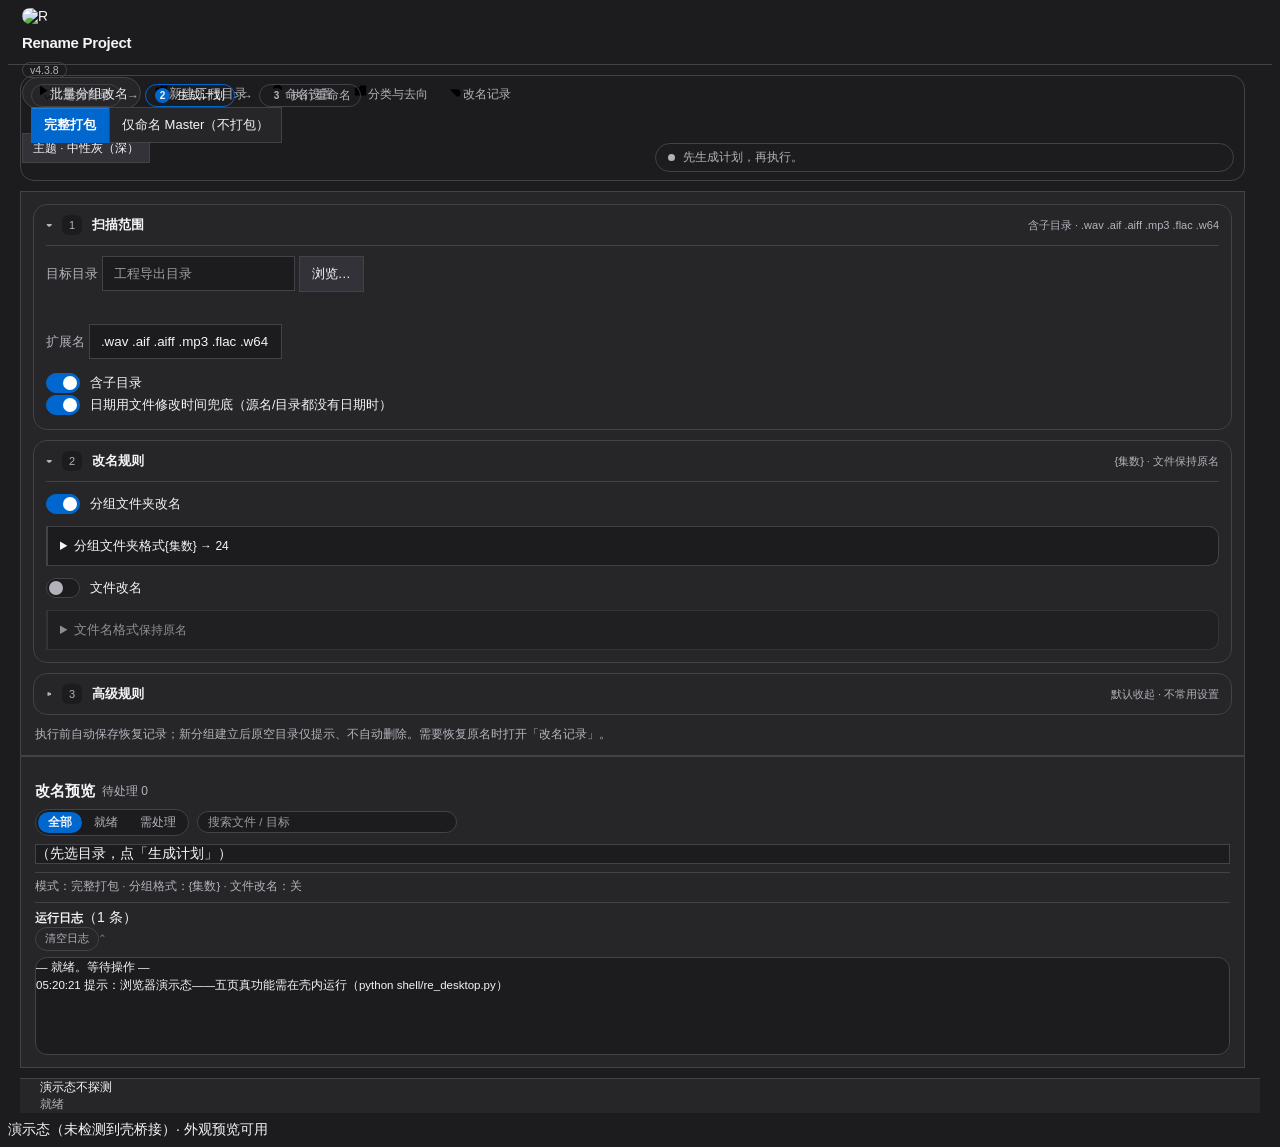
==== commit 2d581d9b: "chore(rename): 项目更名 rename-unify → rename-project，产品名统一为 Rename Project - 仓库目录、内部包目录与打包出参同步改名；界面标题、窗" ====
--- a/web/re.html
+++ b/web/re.html
@@ -3,7 +3,7 @@
 <head>
 <meta charset="UTF-8">
 <meta name="viewport" content="width=device-width, initial-scale=1">
-<title>统一命名工具 — v4 HTML 版</title>
+<title>Rename Project — v4 HTML</title>
 <link rel="icon" href="assets/logos/r.ico">
 <link rel="stylesheet" href="assets/style.css">
 <link rel="stylesheet" href="assets/rename-apple.css">
@@ -15,7 +15,7 @@
 <!-- ① 头部：与 pt/剪映 壳同款 54px hero -->
 <header class="hero">
   <img class="logo brand-mark" src="assets/logos/r.svg" alt="R">
-  <h1>统一命名工具</h1><span class="ver">版本</span>
+  <h1>Rename Project</h1><span class="ver">版本</span>
   <div class="spacer"></div>
   
   <button type="button" class="mode-sw" id="modeSw" title="切换主题">主题 · <span id="modeLabel">中性灰（深）</span></button>
--- a/web/assets/rename-apple.css
+++ b/web/assets/rename-apple.css
@@ -1,4 +1,4 @@
-/* Apple-inspired desktop hierarchy; scoped to Rename Unify only. */
+/* Apple-inspired desktop hierarchy; scoped to Rename Project only. */
 .re-apple-ui{--re-canvas:#1c1c1e;--re-panel:#262629;--re-field:#1c1c1e;--re-line:#424247;--re-fg:#f5f5f7;--re-muted:#b2b2ba;--re-primary:#0067cf;--re-primary-hover:#005ab8;--re-soft:#323238;--re-radius:var(--material-radius);--re-control-radius:calc(var(--material-radius) * .65);--re-inner-radius:calc(var(--material-radius) * .5);background:var(--re-canvas);color:var(--re-fg);font-family:-apple-system,BlinkMacSystemFont,"Segoe UI","Microsoft YaHei",sans-serif;font-size:14px;--fg:var(--re-fg);--dim:var(--re-muted);--faint:var(--re-muted)}
 html[data-mode="claude"] .re-apple-ui{--re-canvas:#f5f5f7;--re-panel:#ffffff;--re-field:#f5f5f7;--re-line:#d2d2d7;--re-fg:#1d1d1f;--re-muted:#61616a;--re-soft:#e9e9ed}
 html[data-mode="warm"] .re-apple-ui{--re-canvas:#211e1c;--re-panel:#2c2724;--re-field:#211e1c;--re-line:#514840;--re-fg:#f4ebe3;--re-muted:#c1b2a5;--re-soft:#3a322d}
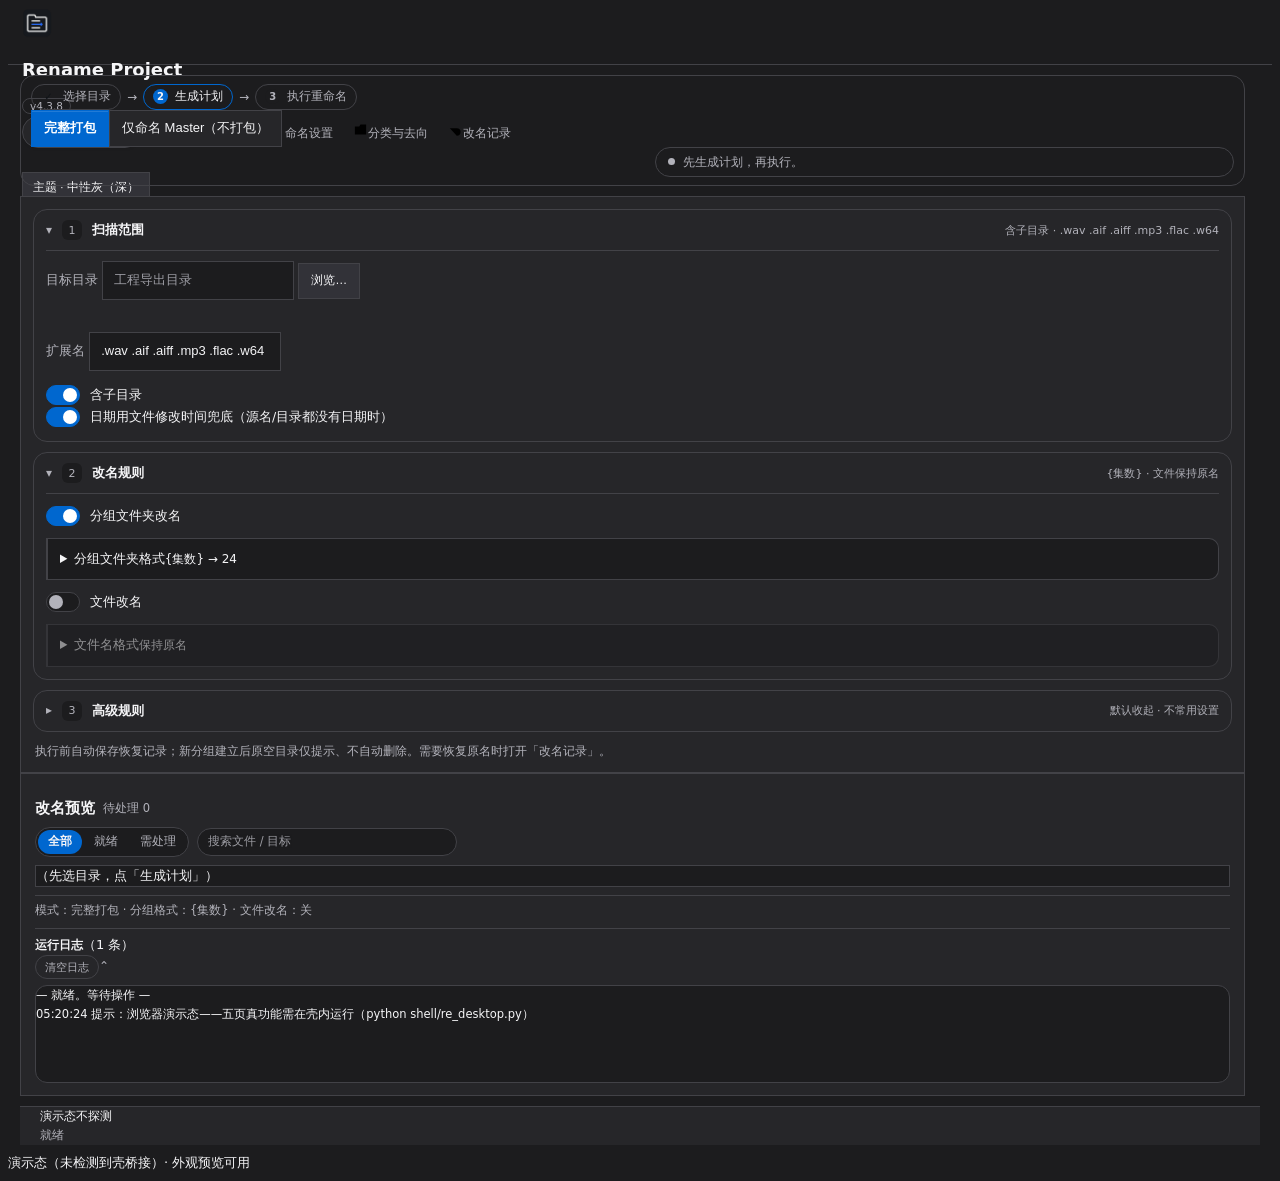
==== commit 456754fc: "chore: 应用内图标统一为 2026-11-11 新版 logo 资产" ====
--- a/web/re.html
+++ b/web/re.html
@@ -14,7 +14,7 @@
 
 <!-- ① 头部：与 pt/剪映 壳同款 54px hero -->
 <header class="hero">
-  <img class="logo brand-mark" src="assets/logos/r.svg" alt="R">
+  <img class="logo brand-mark" src="assets/logos/r.png" alt="R">
   <h1>Rename Project</h1><span class="ver">版本</span>
   <div class="spacer"></div>
   
--- a/web/assets/ui-refine.css
+++ b/web/assets/ui-refine.css
@@ -231,3 +231,37 @@
   body.ui-a .ui-state{margin-left:0;max-width:100%}
   body.ui-a header.hero h1{display:none}
 }
+
+/* ── 全局排版：统一字号层级、Windows 清晰中文字体、等宽数字 ── */
+body.ui-a{
+  --ui-font:"Segoe UI Variable Text","Segoe UI","Microsoft YaHei UI","Microsoft YaHei",system-ui,sans-serif;
+  --ui-font-head:"Segoe UI Variable Display","Segoe UI","Microsoft YaHei UI","Microsoft YaHei",system-ui,sans-serif;
+  font-family:var(--ui-font);
+  font-size:13px;
+  line-height:1.55;
+  font-variant-numeric:tabular-nums;
+  -webkit-font-smoothing:antialiased;
+  text-size-adjust:100%;
+}
+body.ui-a header.hero h1{font-family:var(--ui-font-head);font-size:18px;font-weight:600;letter-spacing:0}
+body.ui-a .hero .ver{font-size:11px;font-weight:500;margin-left:6px}
+body.ui-a nav.tabs .tab,
+body.ui-a .naming-nav .tab{font-size:12.5px;font-weight:500;letter-spacing:0}
+body.ui-a nav.tabs .tab.on,
+body.ui-a .naming-nav .tab.on{font-weight:600}
+body.ui-a .card h2{font-family:var(--ui-font-head);font-size:15px;font-weight:600;line-height:1.4;letter-spacing:0}
+body.ui-a .card h2 .tag{font-size:11.5px;font-weight:400;line-height:1.5}
+body.ui-a .field label,
+body.ui-a .check,
+body.ui-a .steps li{font-size:13px;line-height:1.5}
+body.ui-a input,
+body.ui-a select,
+body.ui-a textarea,
+body.ui-a button{font-size:13px;line-height:1.45}
+body.ui-a .btn.sm{font-size:12px}
+body.ui-a .note{font-size:12px;line-height:1.6}
+body.ui-a .tbl-wrap table{font-size:12.5px}
+body.ui-a .tbl-wrap th{font-weight:600}
+body.ui-a .log{font-size:12px;line-height:1.65}
+body.ui-a .logwrap .loghead b{font-size:11.5px;font-weight:600}
+body.ui-a code{font-size:12px}
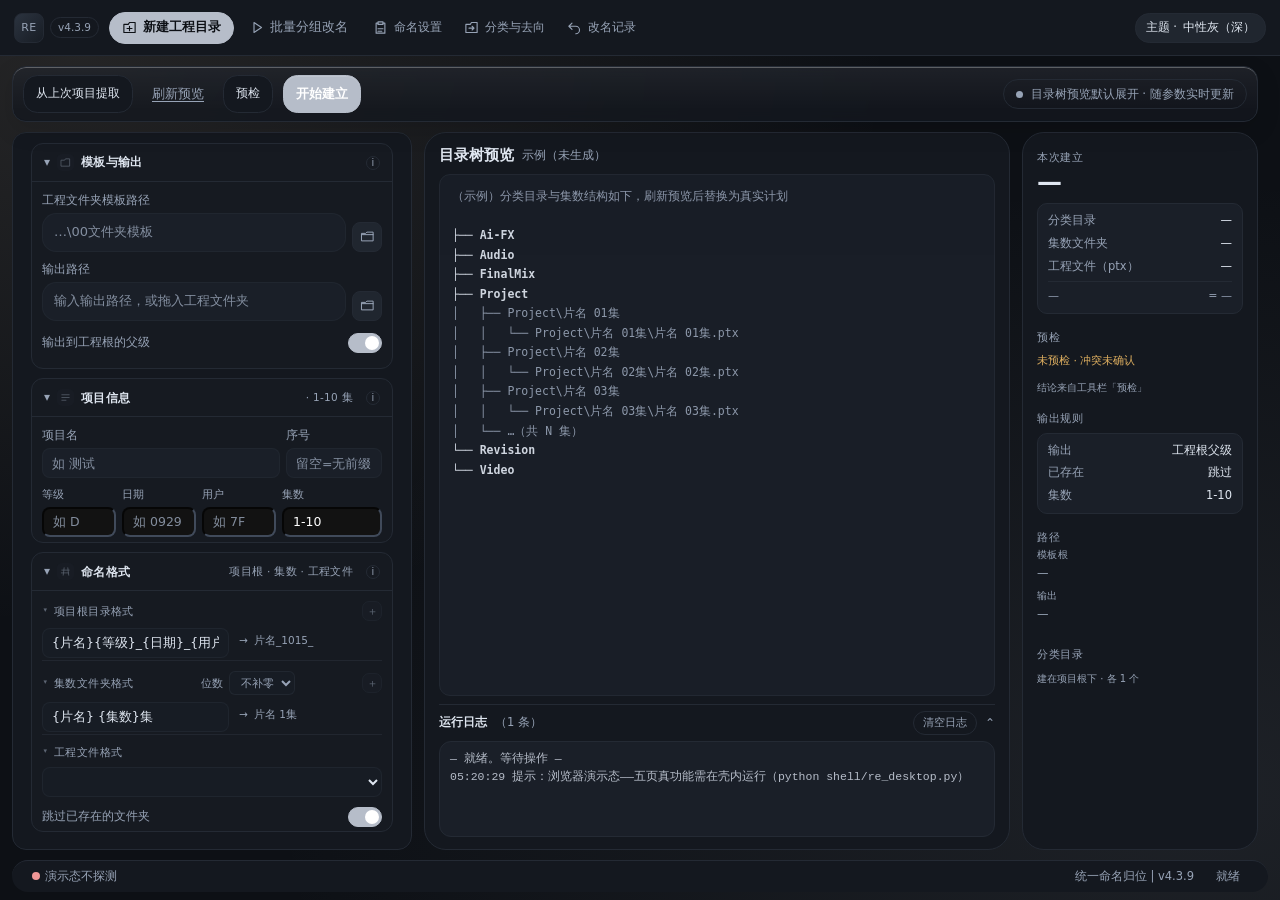
==== commit 387cb6f8: "feat(web): 三工具页品牌同步，偏好与规则接口更新" ====
--- a/web/re.html
+++ b/web/re.html
@@ -3,8 +3,8 @@
 <head>
 <meta charset="UTF-8">
 <meta name="viewport" content="width=device-width, initial-scale=1">
-<title>Rename Project — v4 HTML</title>
-<link rel="icon" href="assets/logos/r.ico">
+<title>统一命名归位</title>
+<link rel="icon" href="assets/icons/re/app.ico">
 <link rel="stylesheet" href="assets/style.css">
 <link rel="stylesheet" href="assets/rename-apple.css">
 <link rel="stylesheet" href="assets/ui-refine.css">
@@ -14,15 +14,14 @@
 
 <!-- ① 头部：与 pt/剪映 壳同款 54px hero -->
 <header class="hero">
-  <img class="logo brand-mark" src="assets/logos/r.png" alt="R">
-  <h1>Rename Project</h1><span class="ver">版本</span>
+  <img class="logo brand-mark" src="assets/branding/brand.png" alt="Rename Project">
   <div class="spacer"></div>
   
   <button type="button" class="mode-sw" id="modeSw" title="切换主题">主题 · <span id="modeLabel">中性灰（深）</span></button>
 </header>
 
 <!-- ② 页签行 -->
-<nav class="tabs naming-nav" aria-label="工具导航"><button type="button" class="tab on" id="tab-run"><svg class="icon" viewBox="0 0 24 24" aria-hidden="true"><path d="m8 4 12 8-12 8z"/></svg>批量分组改名</button><button type="button" class="tab" id="tab-folder"><svg class="icon" viewBox="0 0 24 24" aria-hidden="true"><path d="M3 7h7l2-3h9v16H3zM12 10v7m-4-3.5h8"/></svg>新建工程目录</button><span class="nav-gap" aria-hidden="true"></span><button type="button" class="tab auxiliary" id="tab-rule"><svg class="icon" viewBox="0 0 24 24" aria-hidden="true"><path d="M8 3h8v4H8zM8 14h8M8 18h6"/><path d="M8 5H5v16h14V5h-3"/></svg>命名设置</button><button type="button" class="tab auxiliary" id="tab-target"><svg class="icon" viewBox="0 0 24 24" aria-hidden="true"><path d="M3 7h7l2-3h9v16H3zM8 13h8m-3-3 3 3-3 3"/></svg>分类与去向</button><button type="button" class="tab auxiliary" id="tab-undo"><svg class="icon" viewBox="0 0 24 24" aria-hidden="true"><path d="m3 10 5-5m-5 5 5 5M3 10h11a6 6 0 1 1 0 12"/></svg>改名记录</button></nav>
+<nav class="tabs naming-nav" aria-label="工具导航"><button type="button" class="tab on" id="tab-folder"><svg class="icon" viewBox="0 0 24 24" aria-hidden="true"><path d="M3 7h7l2-3h9v16H3zM12 10v7m-4-3.5h8"/></svg>新建工程目录</button><button type="button" class="tab" id="tab-run"><svg class="icon" viewBox="0 0 24 24" aria-hidden="true"><path d="m8 4 12 8-12 8z"/></svg>批量分组改名</button><span class="nav-gap" aria-hidden="true"></span><button type="button" class="tab auxiliary" id="tab-rule"><svg class="icon" viewBox="0 0 24 24" aria-hidden="true"><path d="M8 3h8v4H8zM8 14h8M8 18h6"/><path d="M8 5H5v16h14V5h-3"/></svg>命名设置</button><button type="button" class="tab auxiliary" id="tab-target"><svg class="icon" viewBox="0 0 24 24" aria-hidden="true"><path d="M3 7h7l2-3h9v16H3zM8 13h8m-3-3 3 3-3 3"/></svg>分类与去向</button><button type="button" class="tab auxiliary" id="tab-undo"><svg class="icon" viewBox="0 0 24 24" aria-hidden="true"><path d="m3 10 5-5m-5 5 5 5M3 10h11a6 6 0 1 1 0 12"/></svg>改名记录</button></nav>
 
 <main>
   <!-- ══════════ 页 1：项目命名规则 ══════════ -->
@@ -76,7 +75,7 @@
   </section>
 
   <!-- ══════════ 页 3：批量分组改名 ══════════ -->
-  <section class="page on" id="page-run">
+  <section class="page" id="page-run">
     <div class="action-toolbar" role="group" aria-label="批量分组改名操作">
       <div class="action-buttons">
         <fieldset class="plan-mode" aria-label="选择计划模式">
@@ -180,7 +179,7 @@
   </section>
 
   <!-- ══════════ 页 5：新建工程目录 ══════════ -->
-  <section class="page" id="page-folder">
+  <section class="page on" id="page-folder">
     <div class="action-toolbar" role="group" aria-label="新建工程目录操作">
       <div class="action-buttons">
           <button class="btn ghost sm" id="btnFtInfer">从上次项目提取</button>
@@ -241,6 +240,42 @@
         <h2>目录树预览 <span class="tag" id="ftExample">规划中</span></h2>
         <pre id="ftPreview" class="inner" style="font-size:11.5px;max-height:440px;overflow:auto;white-space:pre">（点「刷新预览」）</pre>
       </section>
+      <!-- 右侧信息栏：只回答「建多少 / 能不能建 / 建到哪」，数字全部由 ui-refine.js 写入 -->
+      <section class="card px-hl rail-info" id="railInfo" aria-label="建立信息">
+        <div class="rib">
+          <span class="t">本次建立</span>
+          <div class="big"><b id="railSteps">—</b><span id="railUnit"></span></div>
+          <div class="rows">
+            <div><span>分类目录</span><b id="railCats">—</b></div>
+            <div><span>集数文件夹</span><b id="railEps">—</b></div>
+            <div><span>工程文件（ptx）</span><b id="railPtx">—</b></div>
+            <div class="sum"><span id="railExpr">—</span><b id="railTotal">= —</b></div>
+          </div>
+        </div>
+        <div class="rib">
+          <span class="t">预检</span>
+          <div class="pv"><span class="pvst" id="railPrecheck">未预检 · 冲突未确认</span></div>
+          <div class="rnote">结论来自工具栏「预检」</div>
+        </div>
+        <div class="rib">
+          <span class="t">输出规则</span>
+          <div class="rows">
+            <div><span>输出</span><b id="railOutRule">—</b></div>
+            <div><span>已存在</span><b id="railExistRule">—</b></div>
+            <div><span>集数</span><b id="railEpsRule">—</b></div>
+          </div>
+        </div>
+        <div class="rib">
+          <span class="t">路径</span>
+          <div class="path"><span class="k">模板根</span><span class="v" id="railTplPath">—</span></div>
+          <div class="path"><span class="k">输出</span><span class="v" id="railOutPath">—</span></div>
+        </div>
+        <div class="rib">
+          <span class="t">分类目录</span>
+          <div class="chips" id="railCatChips"></div>
+          <div class="rnote">建在项目根下 · 各 1 个</div>
+        </div>
+      </section>
     </div>
   </section>
 
@@ -262,6 +297,7 @@
 <footer class="status">
   <span><span class="dot off" id="planDot"></span><span id="planText">尚未生成计划</span></span>
   <div class="spacer"></div>
+  <span class="status-version" id="statusVersion">统一命名归位 | v4.3.9</span>
   <span class="badge" id="envBadge">就绪</span>
 </footer>
 
@@ -276,3 +312,4 @@
 <script src="js/ui-refine.js"></script>
 </body>
 </html>
+
--- a/web/assets/style.css
+++ b/web/assets/style.css
@@ -0,0 +1,299 @@
+/* H v4.2.0: 制作结算台同源主题与液态玻璃，单一材质。 */
+:root[data-mode="dark"]{color-scheme:dark;--bg:#0d1015;--backdrop:#0d1015;--surface:#14181f;--border:#242a34;--fg:#dfe6f0;--dim:#97a3b6;--faint:#6b7788;--head:#14181f;--sel:#20262f;--log:#14181f;--input:#1a1f28;--accent:#b6bdc9;--accent-d:#b6bdc9;--accent-border:#b6bdc9;--blue:#b6bdc9;--red:#ef9696;--green:#93c9ae;--win-border:#242a34;--glow:#d8c3a8;--btn-primary-fg:#0d1015;}
+:root[data-mode="claude"]{color-scheme:light;--bg:#f2efe8;--backdrop:#f2efe8;--surface:#faf8f4;--border:#d8d1c6;--fg:#25231f;--dim:#575149;--faint:#575149;--head:#faf8f4;--sel:#f0ece5;--log:#faf8f4;--input:#f0ece5;--accent:#80523f;--accent-d:#80523f;--accent-border:#80523f;--blue:#80523f;--red:#ab4740;--green:#287a54;--win-border:#d8d1c6;--glow:#a8694c;--btn-primary-fg:#fff;}
+:root[data-mode="warm"]{color-scheme:dark;--bg:#201d1b;--backdrop:#201d1b;--surface:#292523;--border:#443c36;--fg:#ede5de;--dim:#b3a79d;--faint:#b3a79d;--head:#292523;--sel:#302b28;--log:#292523;--input:#302b28;--accent:#c7aa95;--accent-d:#c7aa95;--accent-border:#c7aa95;--blue:#c7aa95;--red:#ef9696;--green:#93c9ae;--win-border:#443c36;--glow:#c7aa95;--btn-primary-fg:#201d1b;}
+:root[data-mode="ocean"]{color-scheme:dark;--bg:#1a222b;--backdrop:#1a222b;--surface:#232c36;--border:#3c4856;--fg:#e5edf5;--dim:#a0afbf;--faint:#a0afbf;--head:#232c36;--sel:#29323c;--log:#232c36;--input:#29323c;--accent:#afc1d5;--accent-d:#afc1d5;--accent-border:#afc1d5;--blue:#afc1d5;--red:#ef9696;--green:#93c9ae;--win-border:#3c4856;--glow:#afc1d5;--btn-primary-fg:#1a222b;}
+
+:root{--radius:22px;--btn-radius:999px;--btn-border:0;--btn-primary-bg:var(--accent);--card-bg:var(--surface);--card-border:1px solid var(--border);--card-shadow:none;--glass-blur:6px;--material-opacity:82%;--material-radius:22px;--material-edge:color-mix(in srgb,var(--fg) 16%,transparent);--material-shine:rgba(255,255,255,.28);--material-shade:rgba(10,18,30,.18);--material-shadow:inset 0 1px 0 var(--material-shine),inset 0 -1px 0 var(--material-shade),0 8px 24px rgba(0,0,0,.12);--material-clear:color-mix(in srgb,var(--surface) var(--material-opacity),transparent);--glass-blob-display:none}
+:root[data-mode="claude"]{--material-shine:rgba(255,255,255,.86);--material-shade:rgba(92,78,58,.10)}
+* { box-sizing:border-box; margin:0; padding:0; }
+html, body { height:100%; }
+body {
+  /* 09-30 阶段 0 修复：原来一行写两个颜色值 `var(--backdrop) var(--bg)`，
+     违反 CSS 简写规范（一行只能一个颜色值）→ 整条声明被浏览器丢弃，
+     body 一直是纯白 → 玻璃卡片糊在白底上完全看不出效果。 */
+  background:var(--backdrop); color:var(--fg);
+  font:15px/1.65 "Microsoft YaHei UI","Microsoft YaHei","Segoe UI",sans-serif;
+  display:flex; flex-direction:column; overflow:hidden;
+  transition:none;
+}
+.blob { display:var(--glass-blob-display, none); opacity:var(--blob-opacity, 1);
+        position:fixed; border-radius:50%;
+        filter:blur(42px); pointer-events:none; z-index:0; }
+.blob.b1 { width:240px; height:240px; top:6%; left:4%; background:var(--blob1); }
+.blob.b2 { width:200px; height:200px; top:40%; right:2%; background:var(--blob2); }
+.blob.b3 { width:220px; height:220px; bottom:-6%; left:30%; background:var(--blob3); }
+
+/* ① 头部卡 54px */
+header.hero { position:relative; z-index:1; display:flex; align-items:center; gap:12px;
+  height:54px; padding:0 16px; background:var(--head);
+  border-bottom:2px solid var(--accent); flex:none; }
+.hero .logo { width:30px; height:30px; border-radius:calc(var(--radius) / 2); background:var(--accent);
+  display:grid; place-items:center; color:var(--btn-primary-fg); font-weight:700; font-size:14px; }
+.hero h1 { font-size:16px; font-weight:700; letter-spacing:.3px; }
+.hero .ver { color:var(--dim); font-size:11.5px; margin-left:8px; }
+.hero .spacer { flex:1; }
+.seg { display:flex; border:1px solid var(--border); border-radius:calc(var(--btn-radius) + 2px);
+       overflow:hidden; background:var(--input); }
+.seg button { border:0; background:transparent; color:var(--dim); cursor:pointer;
+  padding:5px 12px; font:12px/1.4 inherit; transition:.15s; }
+.seg button.on { background:var(--accent); color:var(--btn-primary-fg); font-weight:600; }
+.seg button:not(.on):hover { color:var(--fg); background:var(--sel); }
+.mode-sw { display:flex; align-items:center; gap:6px; font-size:12px; color:var(--dim); cursor:pointer;
+  border:1px solid var(--border); border-radius:calc(var(--btn-radius) + 2px); padding:5px 10px; background:var(--input); }
+.mode-sw:hover { color:var(--fg); }
+
+/* ② 页签行 */
+nav.tabs { position:relative; z-index:1; display:flex; gap:4px; padding:8px 16px 0; flex:none; }
+nav.tabs .tab { padding:7px 16px; font-size:13px; color:var(--dim); cursor:pointer;
+  border:1px solid transparent; border-bottom:0; border-radius:calc(var(--radius) + 2px) calc(var(--radius) + 2px) 0 0; user-select:none; }
+nav.tabs .tab.on { background:var(--surface); color:var(--fg); font-weight:600;
+  border-color:var(--border); position:relative; top:1px; }
+nav.tabs .tab:not(.on):not(.lock):hover { color:var(--fg); background:var(--sel); }
+
+/* 主区 */
+main { position:relative; z-index:1; flex:1; overflow:auto; padding:14px 16px; }
+.page { display:none; } .page.on { display:block; }
+.warn { display:flex; align-items:center; gap:8px; background:#f6e3b4; color:#6b5310;
+  border:1px solid #e3c97a; border-radius:var(--radius); padding:8px 12px; margin-bottom:12px; font-size:12.5px; }
+:root:not([data-mode="claude"]) .warn { background:#3a3013; color:#e0c070; border-color:#5a4a1e; }
+.cols { display:grid; grid-template-columns:1.35fr 1fr; gap:14px; align-items:start; }
+.cols.eq { grid-template-columns:1fr 1fr; }
+.card { background:var(--card-bg); border:var(--card-border); border-radius:var(--radius);
+  box-shadow:var(--card-shadow); padding:14px 16px; position:relative; overflow:hidden; }
+.card h2 { font-size:14px; margin-bottom:10px; display:flex; align-items:center; gap:8px; }
+.card h2 .tag { font-size:10.5px; color:var(--faint); font-weight:400; }
+
+:root[data-style="glass"] .card { backdrop-filter:blur(var(--glass-blur, 10px)); -webkit-backdrop-filter:blur(var(--glass-blur, 10px)); }
+.inner { background:var(--input); border:1px solid var(--border); border-radius:calc(var(--radius) / 1.5); padding:10px 12px; }
+.field { display:flex; align-items:center; gap:10px; margin:10px 0; }
+.field label { width:110px; text-align:right; color:var(--dim); font-size:12.5px; flex:none; }
+.field input[type=text], .field select, .field textarea { flex:1; background:var(--input); color:var(--fg);
+  border:1px solid var(--border); border-radius:calc(var(--radius) / 1.5); padding:7px 10px;
+  font:12.5px/1.4 inherit; outline:none; min-width:0; }
+.field input[type=text]:focus, .field textarea:focus { border-color:var(--accent); }
+.field textarea { resize:vertical; font-family:inherit; }
+.btn { border:var(--btn-border); border-radius:var(--btn-radius); cursor:pointer;
+  padding:8px 16px; font:13px/1.4 inherit; transition:.15s; }
+.btn.primary { background:var(--btn-primary-bg); color:var(--btn-primary-fg); font-weight:600; }
+
+.btn.primary:hover { filter:brightness(1.07); }
+.btn.primary:active { transform:translateY(1px); }
+.btn.primary:disabled { opacity:.45; cursor:not-allowed; filter:none; }
+.btn.ghost { background:var(--input); color:var(--fg); border:1px solid var(--border); }
+.btn.ghost:hover { background:var(--sel); }
+.btn.danger { background:transparent; color:var(--red); border:1.5px solid var(--red); }
+.btn.sm { padding:5px 12px; font-size:12px; }
+.steps { counter-reset:s; }
+.steps li { list-style:none; counter-increment:s; display:flex; gap:8px; margin:6px 0; font-size:12.5px; color:var(--dim); }
+.steps li::before { content:counter(s); flex:none; width:18px; height:18px; border-radius:50%;
+  background:var(--accent); color:var(--btn-primary-fg); font-size:11px; display:grid; place-items:center; margin-top:2px; }
+.check { display:flex; align-items:center; gap:8px; margin:6px 0; font-size:12.5px; color:var(--dim); cursor:pointer; }
+.modes { display:grid; grid-template-columns:1fr 1fr; gap:4px; }
+.note { font-size:11.5px; color:var(--faint); margin-top:8px; }
+
+/* 表格（导出源列表 / 档案库 / re 页裸 table） */
+table.grid, .tbl-wrap table { width:100%; border-collapse:collapse; font-size:12.5px; }
+table.grid th, .tbl-wrap table th { text-align:left; color:var(--dim); font-weight:600; padding:6px 8px;
+  border-bottom:1px solid var(--border); white-space:nowrap; }
+table.grid td, .tbl-wrap table td { padding:5px 8px; border-bottom:1px solid var(--border); }
+table.grid tr:hover td, .tbl-wrap table tr:hover td { background:var(--sel); }
+table.grid tr.sel td { background:var(--sel); }
+/* 轨道/条目行（jy 页轨道预览等） */
+.trow { padding:6px 10px; font-size:12.5px; border-bottom:1px solid var(--border); }
+.trow:hover { background:var(--sel); }
+/* 计划表行状态（re 页 renderPlan 的 err/dim/ok） */
+.tbl-wrap tr.err td { color:var(--red); }
+.tbl-wrap tr.dim td { color:var(--faint); }
+.tbl-wrap tr.ok td { color:var(--fg); }
+.tbl-wrap { border:1px solid var(--border); border-radius:calc(var(--radius) / 1.5);
+  overflow:auto; max-height:300px; background:var(--input); }
+.search { background:var(--input); color:var(--fg); border:1px solid var(--border);
+  border-radius:calc(var(--radius) / 1.5); padding:6px 10px; font:12.5px/1.4 inherit; outline:none; width:220px; }
+.search:focus { border-color:var(--accent); }
+.empty { color:var(--faint); font-size:12.5px; padding:18px; text-align:center; }
+
+/* 日志区 */
+.logwrap { margin-top:14px; }
+.loghead { display:flex; align-items:center; gap:10px; margin-bottom:6px; }
+.loghead b { font-size:12.5px; }
+.loghead .cnt { color:var(--faint); font-size:11.5px; }
+.loghead .spacer { flex:1; }
+.log { background:var(--log); border:1px solid var(--border); border-radius:calc(var(--radius) / 1.5);
+  height:150px; overflow:auto; padding:8px 10px; font:11.5px/1.7 Consolas,"Courier New",monospace; color:var(--dim); }
+.log .ok { color:var(--green); } .log .err { color:var(--red); } .log .info { color:var(--blue); }
+.log-actions { display:flex; gap:8px; margin-top:8px; }
+
+/* 状态条 */
+footer.status { position:relative; z-index:1; flex:none; display:flex; align-items:center; gap:14px;
+  height:30px; padding:0 16px; background:var(--head); border-top:1px solid var(--border);
+  font-size:11.5px; color:var(--dim); }
+.dot { width:8px; height:8px; border-radius:50%; background:var(--faint); display:inline-block; margin-right:5px; }
+.dot.on { background:var(--green); } .dot.off { background:var(--red); }
+footer .spacer { flex:1; }
+footer .badge { background:var(--accent); color:var(--btn-primary-fg); border-radius:calc(var(--btn-radius) + 2px);
+  padding:2px 8px; font-size:10.5px; }
+footer .badge.bad { background:var(--red); }
+footer .status-version { color:var(--dim); font-size:11.5px; font-variant-numeric:tabular-nums; white-space:nowrap; }
+
+.demo-tip { position:fixed; right:14px; bottom:42px; z-index:9; font-size:11px; color:var(--faint);
+  background:var(--surface); border:1px dashed var(--border); border-radius:8px; padding:6px 10px; }
+@media (max-width: 900px) { .cols, .cols.eq { grid-template-columns:1fr; } }
+
+/* ═══ 玻璃微调面板（阶段 0.5 · glass-tuner.js）═══
+   按钮插在顶栏 modeSw 旁，只在玻璃档显示（body.gt-on 由 JS 控制）； */
+.gt-btn { display:none; align-items:center; gap:6px; font-size:12px; color:var(--dim); cursor:pointer;
+  border:1px solid var(--border); border-radius:calc(var(--btn-radius) + 2px); padding:5px 10px;
+  background:var(--input); user-select:none; }
+.gt-btn:hover { color:var(--fg); }
+body.gt-on .gt-btn { display:flex; }
+.gt-panel { display:none; position:fixed; top:64px; right:14px; z-index:61; width:280px;
+  background:var(--surface); border:1px solid var(--border); border-radius:var(--radius);
+  box-shadow:0 10px 34px rgba(0,0,0,0.22); overflow:hidden; }
+body.gt-on .gt-panel.open { display:block; }
+.gt-head { display:flex; align-items:center; justify-content:space-between; padding:9px 12px;
+  background:var(--head); cursor:move; user-select:none; }
+.gt-head b { font-size:12.5px; }
+.gt-close { cursor:pointer; color:var(--dim); padding:0 4px; }
+.gt-close:hover { color:var(--fg); }
+.gt-body { padding:6px 12px 12px; }
+.gt-row { display:block; font-size:11.5px; color:var(--dim); margin:9px 0 2px; }
+.gt-row .gt-val { float:right; color:var(--fg); font-weight:600; }
+.gt-row input[type=range] { width:100%; accent-color:var(--accent); margin-top:3px; }
+.gt-switches { display:flex; gap:12px; margin:10px 0 2px; font-size:11.5px; color:var(--dim); flex-wrap:wrap; }
+.gt-switches label { display:flex; align-items:center; gap:4px; cursor:pointer; }
+.gt-switches input { accent-color:var(--accent); }
+.gt-actions { display:flex; gap:8px; margin-top:10px; }
+.gt-actions button { flex:1; border:1px solid var(--border); background:var(--input); color:var(--fg);
+  border-radius:calc(var(--radius) / 1.5); padding:6px 0; font:11.5px/1.3 inherit; cursor:pointer; }
+.gt-actions button:hover { background:var(--sel); }
+.gt-actions .gt-pri { background:var(--accent); border-color:var(--accent-border); color:var(--btn-primary-fg); font-weight:600; }
+.gt-actions .gt-pri:hover { background:var(--accent-d); }
+.gt-note { font-size:10.5px; color:var(--faint); margin-top:8px; }
+.gt-note b { color:var(--dim); }
+
+/* ═══ 通用小窗（B2：被剔除轨道 / 多视频选择）═══ */
+.modal-mask { position:fixed; inset:0; z-index:70; background:rgba(0,0,0,0.35);
+  display:flex; align-items:center; justify-content:center; }
+.modal { background:var(--surface); border:1px solid var(--border); border-radius:var(--radius);
+  box-shadow:0 16px 44px rgba(0,0,0,0.30); width:470px; max-width:92vw; max-height:80vh;
+  display:flex; flex-direction:column; overflow:hidden; }
+.modal .m-head { display:flex; justify-content:space-between; align-items:center;
+  padding:10px 14px; background:var(--head); font-weight:600; font-size:13px; }
+.modal .m-head .m-close { cursor:pointer; color:var(--dim); font-weight:400; }
+.modal .m-head .m-close:hover { color:var(--fg); }
+.modal .m-body { padding:10px 14px; overflow:auto; font-size:12.5px; }
+.modal .m-foot { display:flex; gap:8px; justify-content:flex-end; padding:10px 14px;
+  border-top:1px solid var(--border); }
+.m-row { display:flex; align-items:center; gap:8px; padding:6px 2px;
+  border-bottom:1px solid var(--border); }
+.m-row:last-child { border-bottom:0; }
+.m-row .m-name { flex:1; overflow:hidden; text-overflow:ellipsis; white-space:nowrap; }
+.m-row .m-sub { color:var(--faint); font-size:11px; flex:none; }
+
+/* 2026-10-12：材质控制与阅读底分离，参数可控、输入和日志稳定。 */
+input,select,textarea,button{font-family:inherit;font-size:14px}
+.field label,.check,.steps li,.note,.empty,.gt-row,.gt-switches,.gt-note,.gt-head b,.gt-actions button{font-size:14px}
+.note,.gt-note,.empty{color:var(--dim)}
+.log{font-size:13px;background:var(--log);backdrop-filter:none}
+.tbl-wrap{background:var(--input);backdrop-filter:none}
+.gt-panel{width:min(340px,calc(100vw - 16px));max-height:calc(100dvh - 16px);overflow:auto}
+.gt-head{position:sticky;top:0;z-index:1;touch-action:none}
+.gt-close{border:0;background:transparent;font:inherit;padding:3px 7px}
+.gt-btn{font-family:inherit}.gt-actions button{font-family:inherit;line-height:1.4}
+button:focus-visible,input:focus-visible,select:focus-visible,textarea:focus-visible{outline:2px solid var(--accent);outline-offset:3px}
+main,.tbl-wrap,.log,.gt-panel{scrollbar-width:thin;scrollbar-color:var(--dim) transparent}
+main::-webkit-scrollbar,.tbl-wrap::-webkit-scrollbar,.log::-webkit-scrollbar,.gt-panel::-webkit-scrollbar{width:8px;height:8px}
+main::-webkit-scrollbar-thumb,.tbl-wrap::-webkit-scrollbar-thumb,.log::-webkit-scrollbar-thumb,.gt-panel::-webkit-scrollbar-thumb{background:var(--dim);border-radius:999px;border:2px solid transparent;background-clip:padding-box}
+main::-webkit-scrollbar-corner,.tbl-wrap::-webkit-scrollbar-corner,.log::-webkit-scrollbar-corner{background:transparent}
+:root[data-style="glass"] body.reduce-material .card{background:var(--surface);backdrop-filter:none;-webkit-backdrop-filter:none}
+:root[data-style="glass"] body.reduce-material header.hero,:root[data-style="glass"] body.reduce-material footer{background:var(--surface)}
+body.reduce-material .blob{display:none}
+@media(prefers-reduced-motion:reduce){*,*::before,*::after{transition:none!important;animation:none!important;scroll-behavior:auto!important}}
+@supports not (backdrop-filter:blur(1px)){:root[data-style="glass"] .card{background:var(--surface)}}
+header.hero,footer{background:var(--bar-bg,var(--head))}
+.card h2 .tag{color:var(--dim)}
+
+/* 结算工作台：悬浮操作层、稳定内容层；参数直接连接最终组件。 */
+:root[data-style="glass"] body{background:var(--backdrop);background-image:radial-gradient(ellipse at 6% 6%,color-mix(in srgb,var(--glow) var(--material-glow-primary,12%),transparent),transparent 48%),radial-gradient(ellipse at 94% 88%,color-mix(in srgb,var(--accent) var(--material-glow-secondary,10%),transparent),transparent 55%);background-attachment:fixed}
+header.hero,nav.tabs,footer.status{background:linear-gradient(145deg,var(--material-shine),transparent 32%,var(--material-shade)),var(--material-clear);border:1px solid var(--material-edge);box-shadow:var(--material-shadow);backdrop-filter:blur(var(--glass-blur)) saturate(115%);-webkit-backdrop-filter:blur(var(--glass-blur)) saturate(115%);border-radius:var(--material-radius)}
+header.hero{height:auto;min-height:58px;margin:8px 12px 4px;padding:10px 16px;flex-wrap:wrap;gap:8px}
+.hero h1{font-size:20px;font-weight:650}.hero .logo{background:transparent;color:var(--fg);width:26px}.hero .ver{font-size:12px}
+nav.tabs{margin:4px 12px;padding:6px;gap:6px;align-items:center;flex-wrap:wrap;z-index:5;box-shadow:inset 0 1px 0 var(--material-shine)}
+nav.tabs .tab{border-radius:999px;border:1px solid transparent;top:0;padding:8px 16px;font:14px/1.4 inherit;background:transparent;display:flex;align-items:center;gap:8px;min-height:38px}
+nav.tabs .tab.on{background:var(--accent);color:var(--btn-primary-fg);border-color:var(--accent);top:0}
+footer.status{margin:0 12px 8px;min-height:32px;height:auto;padding:5px 14px;flex-wrap:wrap}
+.icon{display:inline-block;width:18px;height:18px;flex:none;vertical-align:-3px;stroke:currentColor;stroke-width:1.7;fill:none;stroke-linecap:round;stroke-linejoin:round}
+main{padding:10px 12px;min-height:0;scrollbar-gutter:stable}
+.cols,.cols.eq{grid-template-columns:minmax(0,1fr) minmax(0,1fr);gap:12px}
+.cols>.card{min-width:0}.card{padding:16px;border-radius:var(--material-radius);background:color-mix(in srgb,var(--surface) 96%,transparent)}
+:root[data-style="glass"] .card{backdrop-filter:none;-webkit-backdrop-filter:none}
+.card h2{font-size:16px;flex-wrap:wrap}.card h2 .tag{font-size:12px;line-height:1.5}
+.field{flex-wrap:wrap;gap:8px}.field label{text-align:left;width:96px;font-size:14px}
+.field input[type=text],.field select,.field textarea{font:14px/1.4 inherit;padding:9px 12px;min-width:80px;border-radius:999px}.field textarea{border-radius:14px}
+.btn,.btn.sm,.mode-sw,.gt-btn{font:14px/1.4 inherit;border-radius:999px;padding:8px 14px;min-height:36px}
+.btn.ghost,.mode-sw,.gt-btn{background:linear-gradient(155deg,var(--material-shine),transparent 52%),var(--material-clear);color:var(--fg);border:1px solid var(--material-edge);box-shadow:inset 0 1px 0 var(--material-shine)}
+.btn.primary{background:var(--accent);color:var(--btn-primary-fg)}
+.tbl-wrap,.inner,.log{border-radius:16px}.tbl-wrap table{font-size:14px}.tbl-wrap th,.tbl-wrap td{padding:8px 10px}
+input[type=checkbox]{accent-color:var(--accent);width:16px;height:16px;flex:none}
+.note{font-size:13px}.log{height:110px}.loghead>span:last-child{display:none}
+.gt-panel{width:min(380px,calc(100vw - 16px));max-height:calc(100dvh - 80px);border-radius:22px;box-shadow:inset 0 1px 0 var(--material-shine),0 18px 52px rgba(0,0,0,.22)}
+.gt-head{padding:12px 16px}.gt-body{padding:8px 16px 16px}.gt-actions .gt-pri{color:var(--btn-primary-fg)}
+.gt-row{color:var(--fg);margin-top:14px}.gt-note{line-height:1.65}.appearance-select{width:100%;margin-top:8px;padding:8px 12px;color:var(--fg);background:var(--input);border:1px solid var(--border);border-radius:999px}
+.more-tools{position:relative;margin-left:4px}.more-tools>summary{list-style:none;cursor:pointer;border-radius:999px;padding:8px 16px;min-height:38px}.more-tools>summary::-webkit-details-marker{display:none}
+.more-menu{position:absolute;top:calc(100% + 8px);left:0;width:300px;padding:8px;background:var(--surface);border:1px solid var(--border);border-radius:20px;box-shadow:0 12px 32px rgba(0,0,0,.24);z-index:20}
+.more-menu .tab{width:100%;flex-wrap:wrap;justify-content:flex-start}.more-menu small{width:100%;font-size:12px;color:var(--dim);text-align:left;padding-left:26px}.more-menu .tab.on small{color:inherit}
+.quick-rules{display:flex;flex-wrap:wrap;gap:8px;margin-bottom:12px;align-items:center}.quick-rules span{font-size:13px;color:var(--dim)}
+.save-status{font-size:12px;color:var(--dim);max-width:260px}.save-status.error{color:var(--red)}
+.gt-theme-label{display:block;font-size:14px;margin:8px 0 12px}
+body.reduce-material header.hero,body.reduce-material nav.tabs,body.reduce-material footer.status{background:var(--surface);backdrop-filter:none;-webkit-backdrop-filter:none}
+body.reduce-material{background-image:none!important}
+body.solid-bars header.hero,body.solid-bars footer.status{background:var(--surface);backdrop-filter:none;-webkit-backdrop-filter:none}
+@media(max-width:1100px){.cols,.cols.eq{grid-template-columns:minmax(0,1fr)}.field label{width:100px}.hero .save-status{width:100%;max-width:none}.hero h1{font-size:18px}}
+@media(max-width:600px){.hero .ver{display:none}.field label{width:100%;text-align:left}.more-menu{position:fixed;left:12px;right:12px;top:140px;width:auto}nav.tabs .tab{padding:8px 12px}.card{padding:12px}.gt-panel{top:8px!important;max-height:calc(100dvh - 16px)}}
+@supports not(backdrop-filter:blur(1px)){header.hero,nav.tabs,footer.status{background:var(--surface)}}
+
+/* Letter-mark family P/J/R; English labels wrap at narrow widths. */
+.hero .brand-mark{height:36px;width:auto;object-fit:contain;background:transparent;border-radius:0;display:block}
+html[lang="en"] .field label{width:126px;overflow-wrap:anywhere}
+html[lang="en"] .more-menu{width:340px}
+html[lang="en"] .gt-panel{width:min(400px,calc(100vw - 16px))}
+@media(max-width:600px){html[lang="en"] .field label{width:100%}html[lang="en"] .more-menu{width:auto}}
+
+/* Rename tool: two tasks and three always visible supporting entries. */
+.naming-nav .nav-gap{flex:1;min-width:16px}.naming-nav .tab.auxiliary{font-size:12px;padding:7px 10px;min-height:36px;color:var(--dim)}
+.naming-nav .tab.auxiliary.on{color:var(--btn-primary-fg)}
+.format-fields,.format-presets{display:flex;flex-wrap:wrap;gap:6px;margin:6px 0 12px;align-items:center}
+.format-fields .btn{font-size:11px;padding:4px 9px;min-height:28px}.legacy-formats{margin-top:12px}.legacy-formats summary{cursor:pointer;font-size:13px;color:var(--dim)}
+.naming-nav~main code{overflow-wrap:anywhere}.naming-nav~main h3{font-size:13px;margin:16px 0 8px}.naming-nav~main .inner{margin:8px 0;overflow-wrap:anywhere}
+@media(max-width:760px){.naming-nav .nav-gap{flex-basis:100%;height:0;min-width:0}.naming-nav .tab.auxiliary{flex:1;justify-content:center}.naming-nav~main .field label{width:100%;text-align:left}}
+
+.naming-nav~main .field:has(#ftTplRoot) label,.naming-nav~main .field:has(#ftProjectFormat) label,.naming-nav~main .field:has(#ftEpFormat) label,.naming-nav~main .field:has(#cfgProjectFormat) label,.naming-nav~main .field:has(#cfgEpisodeFormat) label{width:100%;text-align:left}
+
+/* Task actions stay at the top of the scrolling work area. */
+.naming-nav~main .action-toolbar{position:sticky;top:0;z-index:8;display:flex;align-items:center;gap:12px;flex-wrap:wrap;padding:10px 12px;margin:0 0 14px;background:var(--surface);border:1px solid var(--border);border-radius:16px;box-shadow:0 3px 10px rgba(0,0,0,.12)}
+.naming-nav~main .action-buttons{display:flex;gap:8px;flex-wrap:wrap;align-items:center}
+.naming-nav~main .toolbar-hint{font-size:12px;color:var(--dim)}
+.naming-nav~main .project-details{padding:10px 12px;margin-bottom:12px;border:1px solid var(--border);border-radius:12px}
+.naming-nav~main .project-details summary{cursor:pointer;font-size:13px;color:var(--dim)}
+.naming-nav~main .project-details[open] summary{margin-bottom:10px;color:var(--fg)}
+.naming-nav~main .action-toolbar .btn{min-height:38px}
+
+.naming-nav~main .setting-fold{border:1px solid var(--border);border-radius:12px;padding:10px 12px;margin:10px 0}
+.naming-nav~main .setting-fold>summary{display:flex;align-items:center;gap:10px;cursor:pointer;font-size:13px;list-style:none}
+.naming-nav~main .setting-fold>summary::before{content:'▸';color:var(--dim);flex:none}
+.naming-nav~main .setting-fold[open]>summary::before{content:'▾'}
+.naming-nav~main .setting-fold[open]>summary{margin-bottom:12px}
+.naming-nav~main .fold-value{margin-left:auto;flex:1;min-width:0;color:var(--dim);text-align:right;white-space:nowrap;text-overflow:ellipsis;overflow:hidden;max-width:60%}
+@media(max-width:700px){.naming-nav~main .fold-value{max-width:50%;font-size:11px}}
+
+/* Rename task chrome follows the glass tuner, including selected controls. */
+:root[data-style="glass"] body:not(.reduce-material):not(.solid-bars) .naming-nav~main .action-toolbar{background:linear-gradient(145deg,var(--material-shine),transparent 32%,var(--material-shade)),var(--material-clear);border-color:var(--material-edge);box-shadow:var(--material-shadow);backdrop-filter:blur(var(--glass-blur)) saturate(115%);-webkit-backdrop-filter:blur(var(--glass-blur)) saturate(115%)}
+:root[data-style="glass"] body:not(.reduce-material):not(.solid-bars) :is(.naming-nav .tab.on,.naming-nav~main .action-toolbar .btn.primary){background:linear-gradient(155deg,var(--material-shine),transparent 52%),color-mix(in srgb,var(--accent) calc(var(--material-opacity) * .30),transparent);color:var(--fg);border:1px solid color-mix(in srgb,var(--accent) 55%,transparent);box-shadow:inset 0 1px 0 var(--material-shine);backdrop-filter:blur(var(--glass-blur));-webkit-backdrop-filter:blur(var(--glass-blur))}
+:root[data-style="glass"] body.solid-bars nav.naming-nav{background:var(--surface);backdrop-filter:none;-webkit-backdrop-filter:none}
+
+/* Rename appearance popup uses the same glass scale in every theme. */
+:root[data-style="glass"] body:not(.reduce-material):has(.naming-nav) .gt-panel{background:linear-gradient(145deg,var(--material-shine),transparent 32%,var(--material-shade)),var(--material-clear);border-color:var(--material-edge);box-shadow:var(--material-shadow);backdrop-filter:blur(var(--glass-blur)) saturate(115%);-webkit-backdrop-filter:blur(var(--glass-blur)) saturate(115%)}
+:root[data-style="glass"] body:not(.reduce-material):has(.naming-nav) .gt-head{background:transparent;border-bottom-color:var(--material-edge)}
+:root[data-style="glass"] body:not(.reduce-material):has(.naming-nav) :is(.gt-actions button,.gt-panel .appearance-select){background:var(--material-clear);color:var(--fg);border-color:var(--material-edge)}
+:root[data-style="glass"] body:not(.reduce-material):has(.naming-nav) .gt-actions .gt-pri{background:color-mix(in srgb,var(--accent) calc(var(--material-opacity) * .30),transparent);border-color:color-mix(in srgb,var(--accent) 55%,transparent)}
--- a/web/assets/rename-apple.css
+++ b/web/assets/rename-apple.css
@@ -1,5 +1,5 @@
 /* Apple-inspired desktop hierarchy; scoped to Rename Project only. */
-.re-apple-ui{--re-canvas:#1c1c1e;--re-panel:#262629;--re-field:#1c1c1e;--re-line:#424247;--re-fg:#f5f5f7;--re-muted:#b2b2ba;--re-primary:#0067cf;--re-primary-hover:#005ab8;--re-soft:#323238;--re-radius:var(--material-radius);--re-control-radius:calc(var(--material-radius) * .65);--re-inner-radius:calc(var(--material-radius) * .5);background:var(--re-canvas);color:var(--re-fg);font-family:-apple-system,BlinkMacSystemFont,"Segoe UI","Microsoft YaHei",sans-serif;font-size:14px;--fg:var(--re-fg);--dim:var(--re-muted);--faint:var(--re-muted)}
+.re-apple-ui{--re-canvas:#0d1015;--re-panel:#14181f;--re-field:#1a1f28;--re-line:#242a34;--re-fg:#dfe6f0;--re-muted:#97a3b6;--re-primary:#0067cf;--re-primary-hover:#005ab8;--re-soft:#20262f;--re-radius:var(--material-radius);--re-control-radius:calc(var(--material-radius) * .65);--re-inner-radius:calc(var(--material-radius) * .5);background:var(--re-canvas);color:var(--re-fg);font-family:-apple-system,BlinkMacSystemFont,"Segoe UI","Microsoft YaHei",sans-serif;font-size:14px;--fg:var(--re-fg);--dim:var(--re-muted);--faint:var(--re-muted)}
 html[data-mode="claude"] .re-apple-ui{--re-canvas:#f5f5f7;--re-panel:#ffffff;--re-field:#f5f5f7;--re-line:#d2d2d7;--re-fg:#1d1d1f;--re-muted:#61616a;--re-soft:#e9e9ed}
 html[data-mode="warm"] .re-apple-ui{--re-canvas:#211e1c;--re-panel:#2c2724;--re-field:#211e1c;--re-line:#514840;--re-fg:#f4ebe3;--re-muted:#c1b2a5;--re-soft:#3a322d}
 html[data-mode="ocean"] .re-apple-ui{--re-canvas:#1b222b;--re-panel:#252e3a;--re-field:#1b222b;--re-line:#455366;--re-fg:#edf4fb;--re-muted:#afbed0;--re-soft:#303c4b}
@@ -75,3 +75,12 @@
 .re-apple-ui .fmt-wrap{position:relative;flex:1;min-width:0;display:flex}
 .re-apple-ui .fmt-wrap input[type=text]{width:100%;padding-right:110px}
 .re-apple-ui .fmt-preview{position:absolute;right:16px;top:50%;transform:translateY(-50%);max-width:52%;overflow:hidden;text-overflow:ellipsis;white-space:nowrap;pointer-events:none;font-size:12px;color:var(--re-muted);opacity:.8}
+
+/* ── 应用内确认模态：替代原生 confirm（原生弹窗会跳出玻璃视觉，且中文被系统按钮截断） ── */
+.re-modal-mask{position:fixed;inset:0;z-index:9000;display:flex;align-items:center;justify-content:center;padding:24px;background:rgba(6,9,14,.52);backdrop-filter:blur(6px);-webkit-backdrop-filter:blur(6px)}
+.re-modal{width:min(520px,92vw);max-height:80vh;display:flex;flex-direction:column;padding:18px 20px 16px;background:var(--surface,var(--re-panel));color:var(--fg,var(--re-fg));border:1px solid var(--border,var(--re-line));border-radius:var(--radius,16px);box-shadow:0 24px 80px rgba(0,0,0,.42)}
+.re-modal h3{margin:0 0 10px;font-size:15px;font-weight:600;letter-spacing:.2px}
+.re-modal-body{overflow:auto;font-size:13px;line-height:1.75}
+.re-modal-body p{margin:0 0 8px}
+.re-modal-body p:last-child{margin-bottom:0}
+.re-modal-actions{display:flex;justify-content:flex-end;gap:8px;margin-top:16px}
--- a/web/assets/ui-refine.css
+++ b/web/assets/ui-refine.css
@@ -38,6 +38,19 @@
 body.ui-refine .ui-gidx{width:20px;height:20px;border-radius:6px;background:var(--input);color:var(--dim);font-size:11px;display:grid;place-items:center;font-weight:500;flex:none}
 body.ui-refine .ui-sum{margin-left:auto;font-size:11px;color:var(--faint);font-weight:400;white-space:nowrap;overflow:hidden;text-overflow:ellipsis;max-width:54%}
 body.ui-refine .ui-body{padding:12px 0 14px;display:flex;flex-direction:column;gap:12px}
+
+/* ── 模式联动锁定：仅命名 Master 时高级规则整组遮罩、打包相关开关变灰 ── */
+body.ui-refine .ui-group.ui-locked>.ui-body{position:relative;opacity:.45;filter:grayscale(1);pointer-events:none}
+body.ui-refine .ui-group.ui-locked>.ui-body::after{
+  content:"仅命名 Master 模式下不参与打包，这些规则已锁定";
+  position:absolute;inset:-2px;display:grid;place-items:center;text-align:center;
+  font-size:11.5px;color:#9fb2c3;background:rgba(10,14,19,.5);
+  border:1px dashed var(--border);border-radius:12px;pointer-events:none;padding:0 18px;
+}
+body.ui-refine .ui-locked-item{opacity:.45;filter:grayscale(1);pointer-events:none}
+body.ui-refine label.check.ui-locked-item input[type=checkbox]{background:var(--input)!important;border-color:var(--border)!important}
+body.ui-refine label.check.ui-locked-item input[type=checkbox]:checked{background:var(--input)!important;border-color:var(--border)!important}
+body.ui-refine label.check.ui-locked-item input[type=checkbox]::after{background:var(--faint)!important}
 
 /* 说明降权：缩进、小字、淡色 */
 body.ui-refine .ui-note{font-size:11.5px!important;color:var(--faint)!important;line-height:1.55;margin:0 0 0 24px!important}
@@ -265,3 +278,748 @@
 body.ui-a .log{font-size:12px;line-height:1.65}
 body.ui-a .logwrap .loghead b{font-size:11.5px;font-weight:600}
 body.ui-a code{font-size:12px}
+
+/* ═══ B 布局（2026-11-17）：左栏定宽 · 组头图标 · 开关设置卡 · 模式搬进左栏 · 结论条 ═══ */
+
+/* 左栏固定 420px，与「改名记录」页同一标准：表单不被拉宽，右侧预览吃满高度 */
+body.ui-a #page-run .cols{grid-template-columns:420px minmax(0,1fr);grid-template-rows:minmax(0,1fr)}
+body.ui-a #page-folder .cols{grid-template-columns:420px minmax(0,1fr);grid-template-rows:minmax(0,1fr)}
+
+/* 组头图标取代灰色装饰编号：编号只留给真正的序列（工具栏步骤条） */
+body.ui-a .ui-gico{width:17px;height:17px;border-radius:5px;background:var(--input);display:grid;place-items:center;flex:none}
+body.ui-a .ui-gico svg{width:11px;height:11px;stroke:var(--dim);fill:none;stroke-width:1.7;stroke-linecap:round;stroke-linejoin:round}
+body.ui-a .ui-gidx{display:none!important}
+
+/* 模式分段：搬进左栏顶部，切模式直接决定这一栏露出什么 */
+body.ui-a .ui-modeseg{display:flex;gap:4px;padding:3px;background:var(--input);border:1px solid var(--border);border-radius:999px;flex:none}
+body.ui-a .ui-modeseg .btn{flex:1;justify-content:center;min-height:30px;padding:5px 8px;font-size:12px;border-radius:999px;white-space:nowrap}
+body.ui-a .ui-modehint{font-size:11px!important;line-height:1.5;color:var(--faint)!important;margin:-4px 2px 0!important}
+
+/* 开关设置卡：卡头是开关与状态，卡内是它控制的格式；关闭时整卡降权 */
+body.ui-a .ui-swcard{border:1px solid var(--border);border-radius:11px;background:var(--input);padding:8px 10px 10px;display:flex;flex-direction:column;gap:7px;flex:none}
+body.ui-a .ui-swcard>label.check.ui-switch{margin:0!important}
+body.ui-a .ui-swcard .ui-subfield{border-left:0!important;background:transparent!important;padding:6px 0 0!important;border-radius:0!important}
+body.ui-a .ui-swcard.off{opacity:.72}
+
+/* 结论条：常驻左栏底部，把「将处理多少 / 会建几个 / 有没有冲突」写在一处 */
+body.ui-a .ui-verdict{margin-top:0;flex:none;border:1px solid var(--border);border-radius:12px;background:var(--input);padding:8px 11px;display:flex;align-items:center;gap:8px;font-size:11.5px;color:var(--fg);min-width:0}
+body.ui-a .ui-verdict .ui-vdot{width:7px;height:7px;border-radius:50%;background:var(--faint);flex:none}
+body.ui-a .ui-verdict b{font-weight:600}
+body.ui-a .ui-verdict.ok .ui-vdot{background:var(--green)}
+body.ui-a .ui-verdict.ok b{color:var(--green)}
+body.ui-a .ui-verdict.warn .ui-vdot{background:var(--red)}
+body.ui-a .ui-verdict.warn b{color:var(--red)}
+body.ui-a .ui-verdict .ui-vsub{margin-left:auto;color:var(--faint);white-space:nowrap;overflow:hidden;text-overflow:ellipsis;max-width:56%}
+
+/* 左栏内部：组列表自己滚，结论条常驻卡底，不遮内容 */
+body.ui-a #page-run .cols>.card:first-child,
+body.ui-a #page-folder .cols>.card:first-child{overflow:hidden!important;display:flex!important;flex-direction:column;gap:8px!important}
+body.ui-a .ui-scroll{flex:1;min-height:0;overflow:auto;display:flex;flex-direction:column;gap:10px;scrollbar-width:thin;scrollbar-color:var(--dim) transparent}
+body.ui-a .ui-scroll::-webkit-scrollbar{width:8px}
+body.ui-a .ui-scroll::-webkit-scrollbar-thumb{background:var(--dim);border-radius:999px;border:2px solid transparent;background-clip:padding-box}
+
+@media(max-width:1100px){
+  body.ui-a #page-run .cols,
+  body.ui-a #page-folder .cols{grid-template-columns:minmax(0,1fr)}
+}
+/* ═══ C 布局（2026-11-17）：实机版式对齐提案图 —— 字号 / 间距 / 标签在上 / 小格行 ═══ */
+
+/* 组：一张卡一个组，卡头一行，卡内不再套第二层边框 */
+body.ui-a #page-run .ui-group,
+body.ui-a #page-folder .ui-group{border:1px solid var(--border)!important;border-radius:12px!important;background:var(--surface);margin:0!important;padding:0!important}
+body.ui-a #page-run .ui-group>summary,
+body.ui-a #page-folder .ui-group>summary{padding:10px 12px!important;font-size:12.5px!important;font-weight:600;gap:9px!important;line-height:1.4}
+body.ui-a #page-run .ui-group[open]>summary,
+body.ui-a #page-folder .ui-group[open]>summary{border-bottom:1px solid var(--border)}
+body.ui-a #page-run .ui-group .ui-body,
+body.ui-a #page-folder .ui-group .ui-body{padding:11px 12px 12px!important;gap:10px!important}
+body.ui-a #page-run .ui-group .ui-sum,
+body.ui-a #page-folder .ui-group .ui-sum{font-size:11px!important;color:var(--faint);font-weight:400}
+
+/* 字段一律「标签在上、控件在下」：原先多输入挤一行、第三个框被顶到下一行拉满宽度 */
+body.ui-a #page-run .cols>.card:first-child .field,
+body.ui-a #page-folder .cols>.card:first-child .field{display:block!important;flex-wrap:nowrap!important;gap:0!important;margin:0!important}
+body.ui-a #page-run .cols>.card:first-child .field>label,
+body.ui-a #page-folder .cols>.card:first-child .field>label{display:block!important;width:auto!important;text-align:left!important;font-size:11.5px!important;color:var(--dim)!important;margin:0 0 5px!important;white-space:normal!important;line-height:1.4}
+body.ui-a #page-run .cols>.card:first-child .field>input,
+body.ui-a #page-run .cols>.card:first-child .field>select,
+body.ui-a #page-folder .cols>.card:first-child .field>input,
+body.ui-a #page-folder .cols>.card:first-child .field>select{width:100%!important;height:30px!important;min-height:30px!important;border-radius:8px!important;font-size:12.5px!important;padding:0 9px!important}
+body.ui-a #page-run .cols>.card:first-child .field>button,
+body.ui-a #page-folder .cols>.card:first-child .field>button{height:30px!important;min-height:30px!important;border-radius:8px!important;padding:0 11px!important;font-size:12px!important}
+
+/* 输入行：输入吃满、按钮固定在行尾 */
+body.ui-a .ui-frow{display:flex!important;gap:6px!important;align-items:flex-end;min-width:0}
+body.ui-a .ui-frow>input[type=text]{flex:1 1 0!important;min-width:0}
+body.ui-a .ui-frow>button{flex:none}
+body.ui-a .ui-mini{display:flex!important;flex-direction:column;min-width:0}
+body.ui-a .ui-mini>label{display:block;font-size:11.5px;color:var(--dim);margin:0 0 5px;line-height:1.4}
+body.ui-a .ui-mini>input[type=text]{width:100%!important;height:30px!important;min-height:30px!important;border-radius:8px!important;font-size:12.5px!important;padding:0 9px!important}
+
+/* 开关：行高与说明和图一致 */
+body.ui-a #page-run .cols>.card:first-child label.check.ui-switch,
+body.ui-a #page-folder .cols>.card:first-child label.check.ui-switch{margin:0!important;gap:3px 10px!important}
+body.ui-a #page-run .cols>.card:first-child label.check.ui-switch>span,
+body.ui-a #page-folder .cols>.card:first-child label.check.ui-switch>span{font-size:12.5px}
+body.ui-a #page-run .ui-note,
+body.ui-a #page-folder .ui-note{margin:0 0 0 26px!important;font-size:11.5px!important;line-height:1.55!important}
+
+/* 卡内的格式折叠：标题当小标题使，不做第三条边 */
+body.ui-a .ui-swcard .setting-fold>summary{font-size:11.5px!important;font-weight:600!important;color:var(--fg)!important;padding:0!important;border:0!important;background:transparent!important}
+body.ui-a .ui-swcard .setting-fold[open]>summary{margin-bottom:6px}
+body.ui-a .ui-swcard .field>label{font-size:11px!important;color:var(--faint)!important}
+body.ui-a .ui-swcard .format-fields{gap:5px!important}
+body.ui-a .ui-swcard .format-fields button{font-size:11px!important;padding:2px 9px!important;min-height:0!important;height:auto!important;border-radius:999px!important}
+body.ui-a .ui-swcard .inner{font-size:11.5px!important;color:var(--faint)!important}
+body.ui-a .ui-swcard .inner code{font-size:11.5px;padding:1px 7px;border-radius:6px;background:#10151c;border:1px solid var(--border)}
+
+/* 模式分段与提示 */
+body.ui-a .ui-modeseg{padding:3px!important}
+body.ui-a .ui-modeseg .btn{min-height:30px!important;font-size:12px!important;border-radius:999px!important}
+
+/* 折叠区内部也按 10px 节奏排：字段与开关之间不贴着 */
+body.ui-a .ui-flat-fold{display:flex!important;flex-direction:column;gap:10px!important}
+body.ui-a .ui-flat-fold>summary{display:none!important}
+
+/* 开关栈：容器 gap 决定间距，绕开 label.check 上的 margin:0!important */
+.ui-sws{display:flex;flex-direction:column;gap:9px;margin-top:10px}
+.ui-sws>label.check{margin:0!important}
+
+/* 折叠区里每个开关自带上方气口（不依赖 gap，避免被基础样式覆盖） */
+body.ui-a #page-run details.setting-fold>label.check.ui-switch,
+body.ui-a #page-folder details.setting-fold>label.check.ui-switch{margin-top:10px!important}
+
+/* 相邻开关之间留气口 */
+body.ui-a #page-run .cols>.card:first-child label.check.ui-switch+label.check.ui-switch,
+body.ui-a #page-folder .cols>.card:first-child label.check.ui-switch+label.check.ui-switch{margin-top:8px!important}
+body.ui-a .ui-body>label.check.ui-switch:first-child{margin-top:0!important}
+
+/* 结论条 */
+body.ui-a .ui-verdict{padding:8px 11px!important;border-radius:12px!important}
+/* ═══ 强调色对齐提案图（2026-11-17）：中性灰 #b6bdc9，按下/悬停取更亮一档 ═══
+   实机跑的是 re-apple 主题层，--re-primary 原为 #0067cf（蓝）；提案图用的是 style.css dark 主题的 #b6bdc9。
+   主按钮、tab 选中、开关、聚焦环、分段选中全部走 --accent / --re-primary，改这一处即全域一致。 */
+body.re-apple-ui{
+  --re-primary:#b6bdc9;
+  --re-primary-hover:#c6ccd6;
+  --accent:#b6bdc9;
+  --accent-d:#b6bdc9;
+  --accent-border:#b6bdc9;
+  --blue:#b6bdc9;
+  --btn-primary-fg:#0d1015;
+}
+/* 顶栏对齐提案图：RE 方块 + 版本胶囊 + 选中页签铺满强调色（玻璃主题的渐变/描边会把它吃掉，故 !important） */
+body.ui-a header.hero{gap:10px}
+body.ui-a header.hero .ui-rebadge{flex:none;width:30px;height:30px;border-radius:8px;border:1px solid var(--border);
+  background:linear-gradient(135deg,#2b333f,#181d25);display:grid;place-items:center;font-size:11px;color:var(--dim);letter-spacing:.5px}
+body.ui-a header.hero .ver{margin-left:-4px}
+body.ui-a header.hero nav.tabs .tab.on{background:var(--accent)!important;background-image:none!important;color:var(--btn-primary-fg)!important;
+  border-color:var(--accent)!important;box-shadow:none!important;backdrop-filter:none!important;-webkit-backdrop-filter:none!important;font-weight:600}
+body.ui-a header.hero nav.tabs .tab.auxiliary{font-size:12px;padding:5px 9px}
+/* ═══ C 布局（2026-11-18）：新建工程目录页 · 右侧建立信息栏 ═══
+   左栏与预览卡片结构不动，只在同一行 .cols 里加第三张卡片；
+   窄窗口下右栏退回整行（不隐藏，信息不丢）。 */
+body.ui-a #page-folder .cols{grid-template-columns:420px minmax(0,1fr) 252px}
+@media (max-width:1460px){
+  body.ui-a #page-folder .cols{grid-template-columns:400px minmax(0,1fr) 236px}
+}
+@media (max-width:1240px){
+  /* 不退回单列：应用自身的单列布局会把左卡与预览卡叠在一起（既有缺陷），
+     这里只把两侧收窄，保持三栏不重叠 */
+  body.ui-a #page-folder .cols{grid-template-columns:368px minmax(0,1fr) 226px}
+}
+
+#page-folder .rail-info{display:flex;flex-direction:column;gap:15px;padding:16px 14px!important;overflow:auto;font-size:12px;color:var(--dim)}
+#page-folder .rail-info .rib{min-width:0}
+#page-folder .rail-info .t{display:block;font-size:10.5px;letter-spacing:.5px;color:var(--faint);margin-bottom:3px}
+#page-folder .rail-info .big{font-size:25px;line-height:1.15;font-weight:600;color:var(--fg);letter-spacing:-.6px;font-variant-numeric:tabular-nums}
+#page-folder .rail-info .big span{font-size:10.5px;font-weight:400;color:var(--faint);margin-left:3px;letter-spacing:0}
+#page-folder .rail-info .rows{margin-top:6px;border:1px solid var(--border);border-radius:10px;padding:8px 10px;display:flex;flex-direction:column;gap:5px;background:var(--input);font-size:11.5px}
+#page-folder .rail-info .rows>div{display:flex;align-items:baseline;justify-content:space-between;gap:8px}
+#page-folder .rail-info .rows span{color:var(--dim);white-space:nowrap}
+#page-folder .rail-info .rows b{color:var(--fg);font-weight:500;font-variant-numeric:tabular-nums;min-width:0;overflow:hidden;text-overflow:ellipsis}
+#page-folder .rail-info .rows .sum{border-top:1px solid var(--border);padding-top:5px;margin-top:1px}
+#page-folder .rail-info .rows .sum span,#page-folder .rail-info .rows .sum b{color:var(--faint);font-weight:400;font-size:11px}
+#page-folder .rail-info .pv{display:flex;align-items:center;gap:8px;min-height:26px}
+#page-folder .rail-info .pvst{font-size:11px;color:#e0b060}
+#page-folder .rail-info .pvst.ok{color:var(--green)}
+#page-folder .rail-info .pvst.bad{color:var(--red)}
+#page-folder .rail-info .rnote{margin-top:7px;font-size:10px;color:var(--faint);line-height:1.45}
+#page-folder .rail-info .path{display:flex;flex-direction:column;gap:2px;margin-bottom:8px;font-size:11.5px;line-height:1.45;word-break:break-all;overflow-wrap:anywhere}
+#page-folder .rail-info .path .k{font-size:10px;color:var(--faint);letter-spacing:.3px}
+#page-folder .rail-info .path .v{color:var(--dim)}
+#page-folder .rail-info .chips{display:flex;flex-wrap:wrap;gap:5px}
+#page-folder .rail-info .chips span{font-size:10.5px;color:var(--dim);background:var(--input);border:1px solid var(--border);border-radius:999px;padding:2px 8px}
+
+/* 树里分类行加粗提亮：只包 span，文字一字不改 */
+#ftPreview .catline{color:var(--fg);font-weight:700}
+
+/* 项目信息卡底部「项目根」实时预览行 */
+.ui-rootlive{margin-top:9px;border:1px solid var(--border);border-radius:10px;background:var(--input);padding:7px 10px 8px;display:flex;flex-direction:column;gap:1px}
+.ui-rootlive>span{font-size:10px;color:var(--faint);letter-spacing:.3px}
+.ui-rootlive>b{font-size:11.5px;font-weight:500;color:var(--fg);word-break:break-all;line-height:1.4}
+
+/* 集数输入格式提示 */
+.ui-fhint{margin-top:5px;font-size:10.5px;color:var(--faint);line-height:1.4}
+
+/* ═══ D（2026-11-18）：说明收进 hover 气泡 · 示例预览浅色 ═══ */
+/* 组头「i」：hover 才出说明，点击不折叠组 */
+.ui-info{width:14px;height:14px;margin-left:6px;border:1px solid var(--border);border-radius:50%;color:var(--faint);font:10px/12px "Segoe UI",sans-serif;font-style:normal;text-align:center;cursor:help;flex:none;display:inline-grid;place-items:center;vertical-align:middle}
+.ui-info:hover{color:var(--fg);border-color:var(--dim);background:var(--input)}
+#uiTip{position:fixed;z-index:99999;max-width:330px;padding:9px 11px;border:1px solid var(--border);border-radius:10px;background:#1b2028;box-shadow:0 12px 30px rgba(0,0,0,.45);color:var(--dim);font-size:11.5px;line-height:1.65;white-space:pre-line;pointer-events:none;display:none}
+#uiTip:empty{display:none}
+
+/* 示例预览：浅色，像占位而不是结果 */
+.ui-tree.ui-demo,#ftPreview.ui-demo{color:var(--faint);opacity:.92}
+#planTbl table.ui-demo td,#planTbl table.ui-demo th{color:var(--faint)}
+#planTbl table.ui-demo td{font-style:normal}
+.ui-demo-note{margin-top:6px;font-size:10.5px;color:var(--faint)}
+
+
+/* 示例态下压掉应用写的「待处理 0」，改由样式给出示例标签（JS 改写会被 renderPlan 覆盖，样式不会） */
+#page-run .card:has(table.ui-demo) #planTag{display:none}
+#page-run .card:has(table.ui-demo) h2::after{content:"示例预览（未生成）";margin-left:8px;font-size:11px;font-weight:400;color:var(--faint);letter-spacing:0}
+
+/* ═══ E（2026-11-19）：命名格式组去嵌套 · 三框留缝 · 快捷填入收一行 ═══ */
+/* 1) 组内不再套三层盒子：折叠标题当小标题，两条之间用一条细线分开 */
+body.ui-a #uiGroupFt3 .ui-body .setting-fold{
+  border:0!important;border-radius:0!important;background:transparent!important;
+  padding:0!important;margin:0!important}
+body.ui-a #uiGroupFt3 .ui-body .setting-fold+.setting-fold{
+  margin-top:10px!important;padding-top:10px!important;border-top:1px solid var(--border)!important}
+body.ui-a #uiGroupFt3 .setting-fold>summary{
+  font-size:12px!important;font-weight:600!important;color:var(--fg)!important;
+  gap:8px!important;padding:0!important}
+body.ui-a #uiGroupFt3 .setting-fold[open]>summary{margin-bottom:7px!important}
+body.ui-a #uiGroupFt3 .fold-value{font-size:10.5px!important;color:var(--faint)!important;max-width:62%!important}
+/* 2) 删掉重复 label 后，输入框直接跟在标题下 */
+body.ui-a #uiGroupFt3 .field.ui-nolabel{margin:0!important}
+body.ui-a #uiGroupFt3 .field.ui-nolabel>input{width:100%!important}
+/* 3) 字段 chips 与输入更贴近，别再各吃一行空白 */
+body.ui-a #uiGroupFt3 .format-fields{margin:6px 0 8px!important;gap:5px!important}
+body.ui-a #uiGroupFt3 .format-fields button{font-size:11px!important;padding:2px 9px!important;min-height:24px!important;border-radius:999px!important}
+/* 4) 快捷填入：标签当前缀，三个按钮同一行 */
+body.ui-a .ui-presets-inline{display:flex!important;align-items:center;gap:6px!important;flex-wrap:wrap!important;margin:2px 0 10px!important}
+body.ui-a .ui-presets-inline .ui-presets-label{font-size:10.5px!important;color:var(--faint)!important;margin-right:2px!important;white-space:nowrap}
+body.ui-a .ui-presets-inline .btn{font-size:10.5px!important;padding:2px 8px!important;min-height:22px!important;border-radius:999px!important;height:auto!important}
+/* 5) 集数位数 + 实时样例并排：左选位数，右看结果，不再各占一整个盒子 */
+body.ui-a .ui-epmeta{display:flex!important;align-items:flex-end;gap:10px;margin:2px 0 0}
+body.ui-a .ui-epmeta>.field{flex:0 0 116px;margin:0!important;min-width:0}
+body.ui-a .ui-epmeta>.field>select{width:100%!important}
+body.ui-a .ui-epmeta>.inner{
+  flex:1 1 auto;min-width:0;margin:0!important;border:0!important;background:transparent!important;
+  padding:0 0 5px!important;text-align:right;font-size:11px!important;color:var(--faint)!important;
+  overflow:hidden;text-overflow:ellipsis;white-space:nowrap}
+body.ui-a .ui-epmeta>.inner code{background:transparent!important;border:0!important;padding:0!important;color:var(--dim)!important}
+/* 6) 三框那一行：缝隙固定，别贴成一整条 */
+body.ui-a .ui-frow-3up{gap:10px!important}
+/* 7) 左栏滚动区只纵向滚，横条彻底消掉（就是那块挤在卡底边的滚动条） */
+body.ui-a .ui-scroll{overflow-x:hidden!important}
+body.ui-a .ui-scroll>*{min-width:0}
+
+/* 重复标题：折叠标题已经写了名字，组内那个 label 一律藏掉（应用偶尔会重建 field，故用样式兜底） */
+body.ui-a #uiGroupFt3 .setting-fold .field:has(#ftProjectFormat)>label,
+body.ui-a #uiGroupFt3 .setting-fold .field:has(#ftEpFormat)>label{display:none!important}
+
+/* 三框行里最后一个（用户）别被拉成一条长条，最多 110px */
+body.ui-a .ui-frow-3up>.ui-mini:last-child{flex:1 1 0!important;max-width:110px!important}
+
+/* 展开时不再重复显示格式串：输入框里就是它，折叠态才留作速览 */
+body.ui-a #uiGroupFt3 .setting-fold[open]>.summary .fold-value,
+body.ui-a #uiGroupFt3 .setting-fold[open]>summary>.fold-value{display:none!important}
+
+/* ═══ F（2026-11-19）：命名格式改成「标题 / 格式 / 结果」三行式 ═══ */
+.nf-hide{display:none!important}
+body.ui-a #uiGroupFt3 .setting-fold{position:relative}
+/* 标题行：名字在左，＋（和位数）在右 */
+body.ui-a #uiGroupFt3 .nf-block>summary{display:flex!important;align-items:center!important;gap:8px!important}
+body.ui-a #uiGroupFt3 .nf-block>summary .ui-gico,
+body.ui-a #uiGroupFt3 .nf-block>summary svg{display:none!important}
+body.ui-a .nf-add{
+  margin-left:auto;flex:none;width:20px;height:20px;padding:0;border:1px solid var(--border);
+  border-radius:7px;background:var(--input);color:var(--dim);font:12px/1 "Segoe UI",sans-serif;
+  cursor:pointer;display:grid;place-items:center}
+body.ui-a .nf-add:hover{color:var(--fg);border-color:var(--dim)}
+body.ui-a .nf-pad{
+  display:flex;align-items:center;gap:5px;margin-left:auto;font-style:normal;
+  font-size:11px;font-weight:400;color:var(--faint);flex:none}
+body.ui-a .nf-pad>i{font-style:normal}
+body.ui-a .nf-pad>select{
+  height:24px!important;min-height:24px!important;padding:0 20px 0 7px!important;
+  font-size:11px!important;border-radius:7px!important;width:auto!important;min-width:0!important}
+/* 格式输入：一行，占满，不跟别的挤 */
+body.ui-a #uiGroupFt3 .nf-block .field{margin:7px 0 0!important}
+body.ui-a #uiGroupFt3 .nf-block .field>input{width:100%!important}
+/* 结果行：真正会生成的目录名，浅色，一行截断 */
+body.ui-a .nf-res{
+  display:flex;align-items:baseline;gap:6px;margin:5px 0 0;min-width:0;
+  font-size:11px;line-height:1.5;color:var(--faint)}
+body.ui-a .nf-res>i{font-style:normal;color:var(--faint);flex:none}
+body.ui-a .nf-res>b{
+  font-weight:500;color:var(--dim);min-width:0;
+  overflow:hidden;text-overflow:ellipsis;white-space:nowrap}
+/* ＋ 浮层 */
+body.ui-a .nf-pop{
+  position:absolute;right:0;top:82px;z-index:30;width:258px;max-width:calc(100% + 40px);max-height:min(60vh,320px);overflow:auto;
+  padding:9px 10px 4px;border:1px solid var(--border);border-radius:11px;
+  background:#1b2028;box-shadow:0 14px 32px #00000073;display:none}
+body.ui-a .nf-pop.on{display:block}
+body.ui-a .nf-pop .nf-sec{font-size:10px;color:var(--faint);letter-spacing:.4px;margin:0 0 5px}
+body.ui-a .nf-pop .nf-row{display:flex;flex-wrap:wrap;gap:5px;margin:0 0 9px;min-width:0}
+body.ui-a .nf-pop .nf-row .format-fields,
+body.ui-a .nf-pop .nf-row .format-presets{margin:0!important;gap:5px!important;display:flex!important;flex-wrap:wrap!important}
+body.ui-a .nf-pop .nf-row .format-presets>span{display:none!important}
+body.ui-a .nf-pop .nf-row .btn{
+  font-size:11px!important;padding:2px 8px!important;min-height:22px!important;
+  border-radius:999px!important;background:var(--input)!important;border:1px solid var(--border)!important}
+body.ui-a .nf-pop .nf-row .btn:hover{border-color:var(--dim)!important;color:var(--fg)!important}
+
+/* 隐藏兜底：左栏那条 .field{display:block!important} 的优先级比单个类高，这里加特定度压回来 */
+body.ui-a #page-folder .cols>.card:first-child .field.nf-hide,
+body.ui-a #page-folder .cols>.card:first-child .inner.nf-hide,
+body.ui-a #page-folder .cols>.card:first-child .nf-hide{display:none!important}
+
+
+/* ═══ G. 全软件行规：开关右置 · 结果统一为 → 行 · 四格项目信息 ═══ */
+body.ui-a #page-run .cols>.card:first-child label.check.ui-swrow,
+body.ui-a #page-folder .cols>.card:first-child label.check.ui-swrow{
+  display:flex!important;align-items:center;justify-content:space-between!important;
+  gap:10px!important;min-height:26px;margin:0!important;padding:1px 0!important}
+body.ui-a #page-run .cols>.card:first-child label.check.ui-swrow>span,
+body.ui-a #page-folder .cols>.card:first-child label.check.ui-swrow>span{
+  order:1;flex:1 1 auto;min-width:0;font-size:11.5px!important;line-height:1.35;color:var(--dim)!important}
+body.ui-a #page-run .cols>.card:first-child label.check.ui-swrow>input,
+body.ui-a #page-folder .cols>.card:first-child label.check.ui-swrow>input{
+  order:2;margin-left:auto!important;flex:0 0 auto;grid-row:auto!important;grid-column:auto!important}
+body.ui-a .ui-swcard>label.check.ui-swrow>span{font-size:12px!important;color:var(--fg)!important}
+body.ui-a .ui-sws{gap:2px}
+
+/* 结果行里搬过来的 code / 小按钮 */
+body.ui-a .nf-res>.nf-code,
+body.ui-a .nf-res b>code{
+  font:inherit;background:none;border:0;padding:0;color:inherit}
+body.ui-a .nf-res:has(.nf-btn){align-items:center}
+body.ui-a .nf-btn{
+  flex:0 0 auto;margin-left:auto;height:20px;padding:0 8px;border-radius:999px;
+  border:1px solid var(--border);background:transparent;color:var(--dim);
+  font-size:10.5px;line-height:18px;cursor:pointer}
+body.ui-a .nf-btn:hover{border-color:var(--accent);color:var(--accent)}
+
+/* 项目信息（可选）：四个整行 → 一行四格 */
+body.ui-a .ui-frow-4up{gap:6px!important;margin-top:8px}
+
+/* 项目根那一行：原来是带边框盒子，改成和命名格式一样的结果行 */
+body.ui-a .ui-rootlive{
+  border:0!important;background:none!important;padding:0!important;margin:7px 0 0!important;
+  display:flex!important;flex-direction:row!important;align-items:baseline!important;gap:6px!important}
+body.ui-a .ui-rootlive>b{font-size:11px!important;color:var(--faint)!important}
+/* 标题被藏起来的折叠区，用一行小标题兜住来由 */
+body.ui-a .nf-cap{font-size:10.5px;color:var(--faint);letter-spacing:.2px;margin:10px 0 3px}
+
+/* 折叠区里的 ＋ 菜单：标题行 + 浮层（字段按钮从横排收进来） */
+body.ui-a #page-run details.setting-fold,
+body.ui-a #page-folder details.setting-fold{position:relative}
+body.ui-a .nf-head{display:flex;align-items:center;gap:8px;margin:9px 0 4px}
+body.ui-a .nf-head>span{font-size:11.5px;color:var(--dim);line-height:1.3}
+body.ui-a .nf-pop.nf-pop-chips{top:78px;width:268px;padding:10px 12px 12px}
+body.ui-a .nf-pop.nf-pop-chips .nf-sec{margin:0 0 7px}
+body.ui-a .nf-pop.nf-pop-chips .format-fields{display:flex;flex-wrap:wrap;gap:6px}
+
+/* ═══ H. 左栏去遮罩：每个功能独立成一节，参照右侧「本次建立」的排法 ═══ */
+body.ui-a #page-run .cols>.card:first-child,
+body.ui-a #page-folder .cols>.card:first-child{
+  background:transparent!important;border:0!important;border-radius:0!important;
+  box-shadow:none!important;-webkit-backdrop-filter:none!important;backdrop-filter:none!important;
+  padding:0 2px 0 0!important;gap:0!important}
+body.ui-a #page-run .ui-scroll,
+body.ui-a #page-folder .ui-scroll{gap:0!important}
+
+/* 一节 = 一条细线 + 小标题 + 内容，没有盒子 */
+body.ui-a .ui-group{
+  background:transparent!important;border:0!important;border-top:1px solid var(--border)!important;
+  border-radius:0!important;margin:0!important;padding:0!important;overflow:visible!important}
+body.ui-a .ui-group:first-child{border-top:0!important}
+body.ui-a .ui-group>summary{padding:11px 0 9px!important;font-size:12px!important;letter-spacing:.2px}
+body.ui-a .ui-group[open]>summary{border-bottom:0!important}
+body.ui-a .ui-group .ui-body{padding:0 0 15px!important;gap:9px!important}
+
+/* 组内的开关卡、格式子块同样不带底 */
+body.ui-a .ui-swcard{
+  background:transparent!important;border:0!important;border-radius:0!important;
+  padding:0!important;gap:6px!important}
+body.ui-a .ui-swcard+.ui-swcard{
+  border-top:1px dashed var(--border)!important;margin-top:11px!important;padding-top:11px!important}
+body.ui-a .ui-subfield{
+  background:transparent!important;border-left:0!important;border-radius:0!important;
+  padding:7px 0 0!important}
+
+/* 折叠子项之间也用线，不用第二层盒子 */
+body.ui-a #uiGroupFt3 .nf-block{
+  border:0!important;background:transparent!important;padding:0!important;margin:0!important}
+body.ui-a #uiGroupFt3 .nf-block+.nf-block{
+  border-top:1px dashed var(--border)!important;margin-top:10px!important;padding-top:10px!important}
+/* 去遮罩后仍保留左右呼吸，别贴到栏边 */
+body.ui-a #page-run .cols>.card:first-child,
+body.ui-a #page-folder .cols>.card:first-child{padding:10px 14px 0!important}
+
+/* 结果行里的按钮不许换行 */
+body.ui-a .nf-res{flex-wrap:nowrap!important}
+body.ui-a .nf-res>b{flex:1 1 auto!important;min-width:0}
+/* 结果行尾部的小按钮，压过 .btn 的基础样式 */
+body.ui-a .nf-btn{
+  height:20px!important;min-height:0!important;line-height:18px!important;padding:0 9px!important;
+  font-size:10.5px!important;border-radius:999px!important;background:transparent!important;
+  color:var(--dim)!important;align-self:center!important;display:inline-flex!important;align-items:center}
+
+/* H2：上一版被 #page-folder/.ui-group 那条 id 级规则压住了，这里同级别压回来 */
+body.ui-a #page-run .cols>.card:first-child .ui-group,
+body.ui-a #page-folder .cols>.card:first-child .ui-group{
+  background:transparent!important;border:0!important;border-top:1px solid var(--border)!important;
+  border-radius:0!important;margin:0!important;padding:0!important;overflow:visible!important}
+body.ui-a #page-run .cols>.card:first-child .ui-group:first-child,
+body.ui-a #page-folder .cols>.card:first-child .ui-group:first-child{border-top:0!important}
+
+body.ui-a #page-run .cols>.card:first-child .ui-group>summary,
+body.ui-a #page-folder .cols>.card:first-child .ui-group>summary{
+  padding:11px 0 9px!important;font-size:12px!important;letter-spacing:.2px!important}
+body.ui-a #page-run .cols>.card:first-child .ui-group[open]>summary,
+body.ui-a #page-folder .cols>.card:first-child .ui-group[open]>summary{border-bottom:0!important}
+body.ui-a #page-run .cols>.card:first-child .ui-group .ui-body,
+body.ui-a #page-folder .cols>.card:first-child .ui-group .ui-body{
+  padding:0 0 15px!important;gap:9px!important}
+
+body.ui-a #page-run .cols>.card:first-child .ui-swcard,
+body.ui-a #page-folder .cols>.card:first-child .ui-swcard{
+  background:transparent!important;border:0!important;border-radius:0!important;
+  padding:0!important;gap:6px!important}
+body.ui-a #page-run .cols>.card:first-child .ui-subfield,
+body.ui-a #page-folder .cols>.card:first-child .ui-subfield{
+  background:transparent!important;border-left:0!important;border-radius:0!important;padding:7px 0 0!important}
+body.ui-a #page-run .cols>.card:first-child .ui-swcard .ui-subfield,
+body.ui-a #page-folder .cols>.card:first-child .ui-swcard .ui-subfield{
+  background:transparent!important;border:0!important;padding:6px 0 0!important}
+/* H2 里 border:0 把虚线分隔也清了，这里补回来 */
+body.ui-a #page-run .cols>.card:first-child .ui-swcard+.ui-swcard,
+body.ui-a #page-folder .cols>.card:first-child .ui-swcard+.ui-swcard{
+  border-top:1px dashed var(--border)!important;margin-top:12px!important;padding-top:12px!important}
+body.ui-a #uiGroupFt3 .nf-block+.nf-block{
+  border-top:1px dashed var(--border)!important;margin-top:11px!important;padding-top:11px!important}
+
+/* ═══ K. 复盘四条：节头降格成标签、右边界统一、结果行贴近、控件描边降权 ═══ */
+/* 1) 节头按右侧栏的「t」样式：小字 + 字距 + 淡色；字段标签反而更像正文 */
+body.ui-a #page-run .cols>.card:first-child .ui-group>summary,
+body.ui-a #page-folder .cols>.card:first-child .ui-group>summary{
+  padding:13px 0 9px!important;font-size:10.5px!important;font-weight:600!important;
+  letter-spacing:.55px!important;color:var(--faint)!important;gap:7px!important}
+body.ui-a #page-run .cols>.card:first-child .ui-group>summary:hover,
+body.ui-a #page-folder .cols>.card:first-child .ui-group>summary:hover{color:var(--dim)!important}
+body.ui-a #page-run .cols>.card:first-child .ui-group>summary .ui-sum,
+body.ui-a #page-folder .cols>.card:first-child .ui-group>summary .ui-sum{
+  font-size:10px!important;font-weight:500!important;letter-spacing:.3px!important;color:var(--faint)!important}
+body.ui-a #page-run .cols>.card:first-child .ui-group>summary .ui-gico,
+body.ui-a #page-folder .cols>.card:first-child .ui-group>summary .ui-gico{opacity:.5}
+
+/* 2) 四格一行：等级/日期/用户/集数，右端一律落在栏右 */
+body.ui-a .ui-frow-4col{gap:6px!important}
+body.ui-a .ui-frow-4col>.ui-mini{min-width:0}
+body.ui-a .ui-frow-4col>.ui-mini>label{font-size:11px!important;margin-bottom:4px!important}
+
+/* 3) 结果行贴住它解释的输入框，离下一节远一点 */
+body.ui-a .nf-res{margin:3px 0 -6px!important}
+
+/* 4) 控件描边降权：结构线比控件线更显眼 */
+body.ui-a #page-run .cols>.card:first-child .field>input,
+body.ui-a #page-run .cols>.card:first-child .field>select,
+body.ui-a #page-folder .cols>.card:first-child .field>input,
+body.ui-a #page-folder .cols>.card:first-child .field>select{
+  border-color:color-mix(in srgb,var(--border) 62%,transparent)!important}
+body.ui-a #page-run .cols>.card:first-child .field>input:focus,
+body.ui-a #page-folder .cols>.card:first-child .field>input:focus{
+  border-color:var(--accent)!important}
+
+/* 浏览… → 30×30 图标钮 */
+body.ui-a .ui-iconbtn{
+  width:30px!important;min-width:30px!important;height:30px!important;min-height:30px!important;
+  padding:0!important;flex:0 0 auto!important;display:grid!important;place-items:center!important;
+  border-radius:8px!important;color:var(--dim)!important}
+body.ui-a .ui-iconbtn:hover{color:var(--fg)!important}
+
+/* 顶端与两侧栏的标题基线对齐 */
+body.ui-a #page-run .cols>.card:first-child,
+body.ui-a #page-folder .cols>.card:first-child{padding-top:16px!important}
+/* 描边降权要覆盖到「被 rowify / miniField 搬走的输入框」 */
+body.ui-a #page-run .cols>.card:first-child input[type=text],
+body.ui-a #page-run .cols>.card:first-child select,
+body.ui-a #page-folder .cols>.card:first-child input[type=text],
+body.ui-a #page-folder .cols>.card:first-child select{
+  border-color:color-mix(in srgb,var(--border) 62%,transparent)!important}
+body.ui-a #page-run .cols>.card:first-child input[type=text]:focus,
+body.ui-a #page-folder .cols>.card:first-child input[type=text]:focus{
+  border-color:var(--accent)!important}
+
+/* 节头基线要和中间「目录树预览」、右边「本次建立」的标题齐 */
+body.ui-a #page-run .cols>.card:first-child,
+body.ui-a #page-folder .cols>.card:first-child{padding-top:34px!important}
+
+/* ═══ L. 三级遮罩：左栏一级 → 功能节二级 → 格式块三级，逐级内缩 ═══ */
+/* 一级：整条左栏一块底 */
+body.ui-a #page-folder .cols>.card:first-child{
+  background:var(--surface)!important;border:1px solid var(--border)!important;
+  border-radius:14px!important;padding:10px 12px 6px!important;
+  -webkit-backdrop-filter:blur(10px)!important;backdrop-filter:blur(10px)!important}
+
+/* 二级：模板与输出 / 项目信息 / 命名格式，各自一块，右侧留出缩进 */
+body.ui-a #page-folder .cols>.card:first-child .ui-group,
+body.ui-a #page-folder .cols>.card:first-child .ui-group:first-child{
+  background:color-mix(in srgb, var(--surface) 74%, var(--input))!important;
+  border:1px solid var(--border)!important;border-top:1px solid var(--border)!important;
+  border-radius:12px!important;margin:0 0 9px 5px!important;padding:0!important;overflow:hidden!important}
+body.ui-a #page-folder .cols>.card:first-child .ui-scroll{gap:0!important}
+
+body.ui-a #page-folder .cols>.card:first-child .ui-group>summary{
+  padding:10px 12px!important;font-size:11.5px!important;letter-spacing:.2px!important;
+  color:var(--fg)!important;font-weight:600!important}
+body.ui-a #page-folder .cols>.card:first-child .ui-group>summary .ui-sum{
+  font-size:10.5px!important;color:var(--faint)!important;font-weight:400!important}
+body.ui-a #page-folder .cols>.card:first-child .ui-group[open]>summary{
+  border-bottom:1px solid var(--border)!important}
+body.ui-a #page-folder .cols>.card:first-child .ui-group .ui-body{
+  padding:10px 12px 12px!important;gap:9px!important}
+
+/* 三级：三个格式块，再往里缩一格 */
+body.ui-a #page-folder .cols>.card:first-child .nf-block{
+  background:var(--input)!important;border:1px solid var(--border)!important;
+  border-radius:10px!important;margin:0 0 8px 8px!important;padding:8px 10px 10px!important}
+body.ui-a #page-folder .cols>.card:first-child .nf-block+.nf-block{margin-top:0!important}
+body.ui-a #page-folder .cols>.card:first-child .nf-block>summary{
+  padding:0 0 7px!important;font-size:11.5px!important;color:var(--fg)!important;font-weight:600!important}
+body.ui-a #page-folder .cols>.card:first-child .nf-block[open]>summary{border-bottom:0!important}
+body.ui-a #page-folder .cols>.card:first-child .nf-block .field{margin:0!important}
+body.ui-a #page-folder .cols>.card:first-child .nf-block .ui-fhint{display:none!important}
+
+/* 三级块里的输入框比二级底再亮一档，避免三层同色糊成一片 */
+body.ui-a #page-folder .cols>.card:first-child .nf-block input[type=text],
+body.ui-a #page-folder .cols>.card:first-child .nf-block select{
+  background:color-mix(in srgb, var(--input) 55%, var(--surface))!important}
+
+/* 工程文件块并进命名格式后，它自带的开关与脚注也留在三级区 */
+body.ui-a #page-folder .cols>.card:first-child #uiGroupFt3 .ui-body>label.check,
+body.ui-a #page-folder .cols>.card:first-child #uiGroupFt3 .ui-body>.ui-note{
+  margin-left:8px!important}
+/* 三级遮罩改为「每级左右对称内缩」 */
+body.ui-a #page-folder .cols>.card:first-child .ui-group,
+body.ui-a #page-folder .cols>.card:first-child .ui-group:first-child{
+  margin:0 6px 9px 6px!important}
+body.ui-a #page-folder .cols>.card:first-child .ui-group .ui-body{
+  padding:10px 10px 12px!important}
+body.ui-a #page-folder .cols>.card:first-child .nf-block,
+body.ui-a #page-folder .cols>.card:first-child .nf-block+.nf-block{
+  margin:0 0 8px 0!important}
+body.ui-a #page-folder .cols>.card:first-child #uiGroupFt3 .ui-body>label.check,
+body.ui-a #page-folder .cols>.card:first-child #uiGroupFt3 .ui-body>.ui-note{margin-left:0!important}
+/* 第三个三级块：标题下的处理方式与开关 */
+body.ui-a #page-folder .cols>.card:first-child #ftFileDetails>label.check{
+  margin:8px 0 0 0!important}
+/* 左栏内容高于窗口时：滚动区收缩，不要溢出到一级遮罩外面（窄窗下会把结论条顶出边框） */
+body.ui-a #page-folder .cols>.card:first-child .ui-scroll{min-height:0!important;overflow-y:auto!important}
+body.ui-a #page-folder .cols>.card:first-child{overflow:hidden!important}
+/* ═══ N. 三个格式块不再各自成卡：命名格式里三行连续条目，细线分隔，收纵向空间 ═══ */
+body.ui-a #page-folder .cols>.card:first-child #uiGroupFt3 .ui-body{
+  padding:6px 10px 10px!important;gap:0!important}
+body.ui-a #page-folder .cols>.card:first-child #uiGroupFt3 .nf-block{
+  background:transparent!important;border:0!important;border-radius:0!important;
+  margin:0!important;padding:13px 0 3px!important;
+  border-top:1px solid color-mix(in srgb, var(--border) 78%, transparent)!important}
+body.ui-a #page-folder .cols>.card:first-child #uiGroupFt3 .nf-block:first-child,
+body.ui-a #page-folder .cols>.card:first-child #uiGroupFt3 .ui-body>.nf-block:first-of-type{
+  border-top:0!important;padding-top:4px!important}
+body.ui-a #page-folder .cols>.card:first-child #uiGroupFt3 .nf-block>summary{
+  padding:0!important;font-size:11.5px!important;font-weight:600!important}
+body.ui-a #page-folder .cols>.card:first-child #uiGroupFt3 .nf-block .field{
+  margin:6px 0 0!important}
+body.ui-a #page-folder .cols>.card:first-child #uiGroupFt3 .nf-block .nf-res{
+  margin:4px 0 0!important;font-size:11px!important}
+/* 第三行（工程文件）：标题下的处理方式与开关，同样压紧 */
+body.ui-a #page-folder .cols>.card:first-child #ftFileDetails{padding-bottom:8px!important}
+body.ui-a #page-folder .cols>.card:first-child #ftFileDetails .field:has(#ftPtx){
+  margin:8px 0 0!important}
+body.ui-a #page-folder .cols>.card:first-child #ftFileDetails>label.check{
+  margin:8px 0 0!important}
+/* ═══ O. 命名格式三行：首行（标题行）统一缩进，正文顶格 ═══ */
+body.ui-a #page-folder .cols>.card:first-child #uiGroupFt3 .nf-block>summary{
+  list-style:none!important;padding-left:14px!important;gap:7px!important}
+body.ui-a #page-folder .cols>.card:first-child #uiGroupFt3 .nf-block>summary::-webkit-details-marker{
+  display:none!important}
+body.ui-a #page-folder .cols>.card:first-child #uiGroupFt3 .nf-block>summary::before{
+  content:"▾";flex:none;width:9px;text-align:center;font-size:9px;line-height:1;
+  color:var(--faint);transform:translateY(-1px)}
+body.ui-a #page-folder .cols>.card:first-child #uiGroupFt3 .nf-block:not([open])>summary::before{
+  content:"▸"}
+/* ═══ P. 命名格式三行：标题降为说明标签，格式串为主角（取消大缩进与粗体） ═══ */
+body.ui-a #page-folder .cols>.card:first-child #uiGroupFt3 .nf-block{
+  padding:12px 0 2px!important}
+body.ui-a #page-folder .cols>.card:first-child #uiGroupFt3 .nf-block>summary{
+  list-style:none!important;padding-left:0!important;gap:5px!important;
+  font-size:10.5px!important;font-weight:500!important;color:var(--dim)!important;
+  letter-spacing:.4px!important;line-height:1.4!important}
+body.ui-a #page-folder .cols>.card:first-child #uiGroupFt3 .nf-block>summary::before{
+  width:7px;font-size:7px;opacity:.55;color:var(--faint)}
+body.ui-a #page-folder .cols>.card:first-child #uiGroupFt3 .nf-block>summary .nf-add{
+  opacity:.55;font-size:11px!important}
+body.ui-a #page-folder .cols>.card:first-child #uiGroupFt3 .nf-block>summary .nf-add:hover{
+  opacity:1}
+/* 标题行右侧的小控件同档降级，别比标题还亮 */
+body.ui-a #page-folder .cols>.card:first-child #uiGroupFt3 .nf-block>summary select{
+  font-size:10.5px!important;height:22px!important;padding:0 4px 0 7px!important;
+  color:var(--dim)!important;background:color-mix(in srgb, var(--input) 55%, var(--surface))!important;
+  border:1px solid color-mix(in srgb, var(--border) 80%, transparent)!important;border-radius:6px!important}
+body.ui-a #page-folder .cols>.card:first-child #uiGroupFt3 .nf-block>summary>label,
+body.ui-a #page-folder .cols>.card:first-child #uiGroupFt3 .nf-block>summary>span{
+  font-size:10.5px!important;color:var(--faint)!important}
+/* 格式串：留一点呼吸，结果行同档但更淡 */
+body.ui-a #page-folder .cols>.card:first-child #uiGroupFt3 .nf-block .field{margin:7px 0 0!important}
+body.ui-a #page-folder .cols>.card:first-child #uiGroupFt3 .nf-block .nf-res{
+  margin:5px 0 0!important;font-size:10.5px!important;color:var(--dim)!important}
+/* 第三行：处理方式标签与下拉，同档 */
+body.ui-a #page-folder .cols>.card:first-child #ftFileDetails .field>label{
+  font-size:10.5px!important;color:var(--dim)!important;letter-spacing:.4px!important}
+body.ui-a #page-folder .cols>.card:first-child #ftFileDetails select{
+  font-size:11px!important}
+/* ═══ Q. 改名预览并到规则行右侧：格式串左、结果右，三行等高对齐 ═══ */
+body.ui-a #page-folder .cols>.card:first-child #uiGroupFt3 .nf-line{
+  display:flex!important;align-items:center!important;gap:9px!important;margin:7px 0 0!important}
+body.ui-a #page-folder .cols>.card:first-child #uiGroupFt3 .nf-line>.field{
+  flex:1 1 auto!important;min-width:92px!important;margin:0!important}
+body.ui-a #page-folder .cols>.card:first-child #uiGroupFt3 .nf-line>.nf-res{
+  flex:0 1 auto!important;min-width:0!important;margin:0!important;
+  justify-content:flex-end!important;white-space:nowrap!important;
+  overflow:hidden!important;text-overflow:ellipsis!important}
+body.ui-a #page-folder .cols>.card:first-child #uiGroupFt3 .nf-line>.nf-res>b{
+  overflow:hidden!important;text-overflow:ellipsis!important}
+/* 窄窗：结果行回落到格式串下方，避免被截断得看不清 */
+@media (max-width:900px){
+  body.ui-a #page-folder .cols>.card:first-child #uiGroupFt3 .nf-line{
+    display:block!important}
+  body.ui-a #page-folder .cols>.card:first-child #uiGroupFt3 .nf-line>.nf-res{
+    justify-content:flex-start!important;margin-top:5px!important}
+}
+/* 结果固定贴右边缘，三行右边界对齐 */
+body.ui-a #page-folder .cols>.card:first-child #uiGroupFt3 .nf-line>.nf-res{
+  flex:0 0 auto!important;margin-left:auto!important}
+/* 规则行改成两列栅格：左列规则等宽、右列预览等宽且左对齐，超长时允许换行而不是截断 */
+body.ui-a #page-folder .cols>.card:first-child #uiGroupFt3 .nf-line{
+  display:grid!important;grid-template-columns:minmax(0,1fr) minmax(0,42%)!important;
+  align-items:start!important;column-gap:10px!important}
+body.ui-a #page-folder .cols>.card:first-child #uiGroupFt3 .nf-line>.field{
+  min-width:0!important;margin:0!important}
+body.ui-a #page-folder .cols>.card:first-child #uiGroupFt3 .nf-line>.nf-res{
+  margin:0!important;justify-content:flex-start!important;min-width:0!important;
+  white-space:normal!important;overflow:visible!important;text-overflow:clip!important;
+  line-height:1.3!important;padding-top:6px!important}
+body.ui-a #page-folder .cols>.card:first-child #uiGroupFt3 .nf-line>.nf-res>b{
+  overflow-wrap:anywhere!important}
+@media (max-width:900px){
+  body.ui-a #page-folder .cols>.card:first-child #uiGroupFt3 .nf-line{
+    display:block!important}
+  body.ui-a #page-folder .cols>.card:first-child #uiGroupFt3 .nf-line>.nf-res{
+    padding-top:5px!important}
+}
+/* ═══ R. 再压一档：删「工程文件处理」标签、删左栏底部结论条，行距收紧 ═══ */
+/* 第三行：select 自带值（重命名（与集数文件夹同名）），标签文字是重复信息，去掉 */
+body.ui-a #page-folder .cols>.card:first-child #ftFileDetails .field:has(#ftPtx)>label{
+  display:none!important}
+body.ui-a #page-folder .cols>.card:first-child #ftFileDetails .field:has(#ftPtx){
+  margin:7px 0 0!important}
+/* 结论条撤掉后，卡片底部不再留它的位置 */
+body.ui-a #page-folder .cols>.card:first-child>.ui-scroll{
+  padding-bottom:2px!important}
+/* 三个格式块之间再收 2px，行内上下留白也压一档 */
+body.ui-a #page-folder .cols>.card:first-child #uiGroupFt3 .nf-block{
+  padding:10px 0 2px!important}
+body.ui-a #page-folder .cols>.card:first-child #uiGroupFt3 .nf-line{
+  margin-top:6px!important}
+body.ui-a #page-folder .cols>.card:first-child #ftFileDetails>label.check{
+  margin:7px 0 0!important}
+/* ═══ S. 批量分组页套用同一套层级与行规 + 去掉演示态横幅 ═══ */
+/* 演示态横幅（浏览器/无壳时右下角那句）不再显示 */
+#demoTip{display:none!important}
+
+/* 一级 / 二级遮罩 */
+body.ui-a #page-run .cols>.card:first-child{
+  background:var(--surface)!important;border:1px solid var(--border)!important;
+  border-radius:14px!important;padding:10px 12px 6px!important;
+  -webkit-backdrop-filter:blur(10px)!important;backdrop-filter:blur(10px)!important}
+body.ui-a #page-run .cols>.card:first-child .ui-group{
+  background:color-mix(in srgb, var(--surface) 74%, var(--input))!important;
+  border:1px solid var(--border)!important;border-radius:12px!important;
+  margin:0 6px 9px 6px!important;padding:0!important;overflow:hidden!important}
+body.ui-a #page-run .cols>.card:first-child .ui-group>summary{
+  padding:10px 12px!important;font-size:11.5px!important;color:var(--fg)!important;font-weight:600!important}
+body.ui-a #page-run .cols>.card:first-child .ui-group[open]>summary{
+  border-bottom:1px solid var(--border)!important}
+body.ui-a #page-run .cols>.card:first-child .ui-group .ui-body{
+  padding:10px 10px 12px!important;gap:8px!important}
+body.ui-a #page-run .cols>.card:first-child .ui-scroll{min-height:0!important;overflow-y:auto!important}
+body.ui-a #page-run .cols>.card:first-child{overflow:hidden!important}
+
+/* 三级：改名规则里的两个格式块，去卡、细线分隔、标题降级 */
+body.ui-a #page-run .cols>.card:first-child .nf-block{
+  background:transparent!important;border:0!important;border-radius:0!important;
+  margin:0!important;padding:11px 0 2px!important;
+  border-top:1px solid color-mix(in srgb, var(--border) 78%, transparent)!important}
+body.ui-a #page-run .cols>.card:first-child .nf-block:first-child{
+  border-top:0!important;padding-top:2px!important}
+body.ui-a #page-run .cols>.card:first-child .nf-block>summary{
+  list-style:none!important;padding:0!important;gap:5px!important;
+  font-size:10.5px!important;font-weight:500!important;color:var(--dim)!important;letter-spacing:.4px!important}
+body.ui-a #page-run .cols>.card:first-child .nf-block>summary::-webkit-details-marker{display:none!important}
+body.ui-a #page-run .cols>.card:first-child .nf-block>summary::before{
+  content:"▾";flex:none;width:7px;text-align:center;font-size:7px;opacity:.55;color:var(--faint)}
+body.ui-a #page-run .cols>.card:first-child .nf-block:not([open])>summary::before{content:"▸"}
+
+/* 规则与样例同一行两列 */
+body.ui-a #page-run .cols>.card:first-child .nf-line{
+  display:grid!important;grid-template-columns:minmax(0,1fr) minmax(0,42%)!important;
+  align-items:start!important;column-gap:10px!important;margin-top:6px!important}
+body.ui-a #page-run .cols>.card:first-child .nf-line>.field{min-width:0!important;margin:0!important}
+body.ui-a #page-run .cols>.card:first-child .nf-line>.nf-res,
+body.ui-a #page-run .cols>.card:first-child .nf-line>.inner{
+  margin:0!important;min-width:0!important;justify-content:flex-start!important;
+  font-size:10.5px!important;color:var(--dim)!important;line-height:1.35!important;padding-top:6px!important;
+  white-space:normal!important;display:flex!important;flex-wrap:wrap!important;gap:4px!important;align-items:center!important}
+/* 开关行与它们控制的格式块贴近，别各占一块 */
+body.ui-a #page-run .cols>.card:first-child #uiSwDir,
+body.ui-a #page-run .cols>.card:first-child #uiSwFile{
+  background:transparent!important;border:0!important;padding:0!important;margin:0!important}
+body.ui-a #page-run .cols>.card:first-child #uiSwDir .setting-fold>summary,
+body.ui-a #page-run .cols>.card:first-child #uiSwFile .setting-fold>summary{
+  display:none!important}
+@media (max-width:900px){
+  body.ui-a #page-run .cols>.card:first-child .nf-line{display:block!important}
+}
+/* 上一段把 summary 一起藏了，导致「文件名格式」标题丢了：只藏重复的 field 标签，标题行留着当说明 */
+body.ui-a #page-run .cols>.card:first-child #uiSwDir .setting-fold>summary,
+body.ui-a #page-run .cols>.card:first-child #uiSwFile .setting-fold>summary{
+  display:flex!important}
+body.ui-a #page-run .cols>.card:first-child #runGroupDetails .field>label,
+body.ui-a #page-run .cols>.card:first-child #runFileDetails .field>label{
+  display:none!important}
+/* 分组文件夹格式：summary 与 field 标签内容重复，留标题标签一份（样例已由右侧列给出） */
+body.ui-a #page-run .cols>.card:first-child #runGroupDetails>summary{display:none!important}
+body.ui-a #page-run .cols>.card:first-child #runGroupDetails .field>label{
+  display:block!important;font-size:10.5px!important;font-weight:500!important;
+  color:var(--dim)!important;letter-spacing:.4px!important;margin:0 0 6px!important}
+/* 分组文件夹格式的标题分别在 summary 与 .nf-head 各有一份：留 .nf-head（它带 ＋），summary 收掉 */
+body.ui-a #page-run .cols>.card:first-child #uiSwDir #runGroupDetails.setting-fold>summary{
+  display:none!important}
+body.ui-a #page-run .cols>.card:first-child #runGroupDetails .nf-head{
+  margin:0 0 6px!important;gap:6px!important}
+body.ui-a #page-run .cols>.card:first-child #runGroupDetails .nf-head>span{
+  font-size:10.5px!important;font-weight:500!important;color:var(--dim)!important;letter-spacing:.4px!important}
+body.ui-a #page-run .cols>.card:first-child #runGroupDetails .nf-head .nf-add{
+  opacity:.55!important;margin-left:auto!important}
+/* 文件名格式：标题行同档降级 */
+body.ui-a #page-run .cols>.card:first-child #runFileDetails>summary{
+  font-size:10.5px!important;font-weight:500!important;color:var(--dim)!important;letter-spacing:.4px!important}
+body.ui-a #page-run .cols>.card:first-child #runFileDetails>summary .fold-value{
+  font-size:10.5px!important;color:var(--faint)!important;font-weight:400!important}
